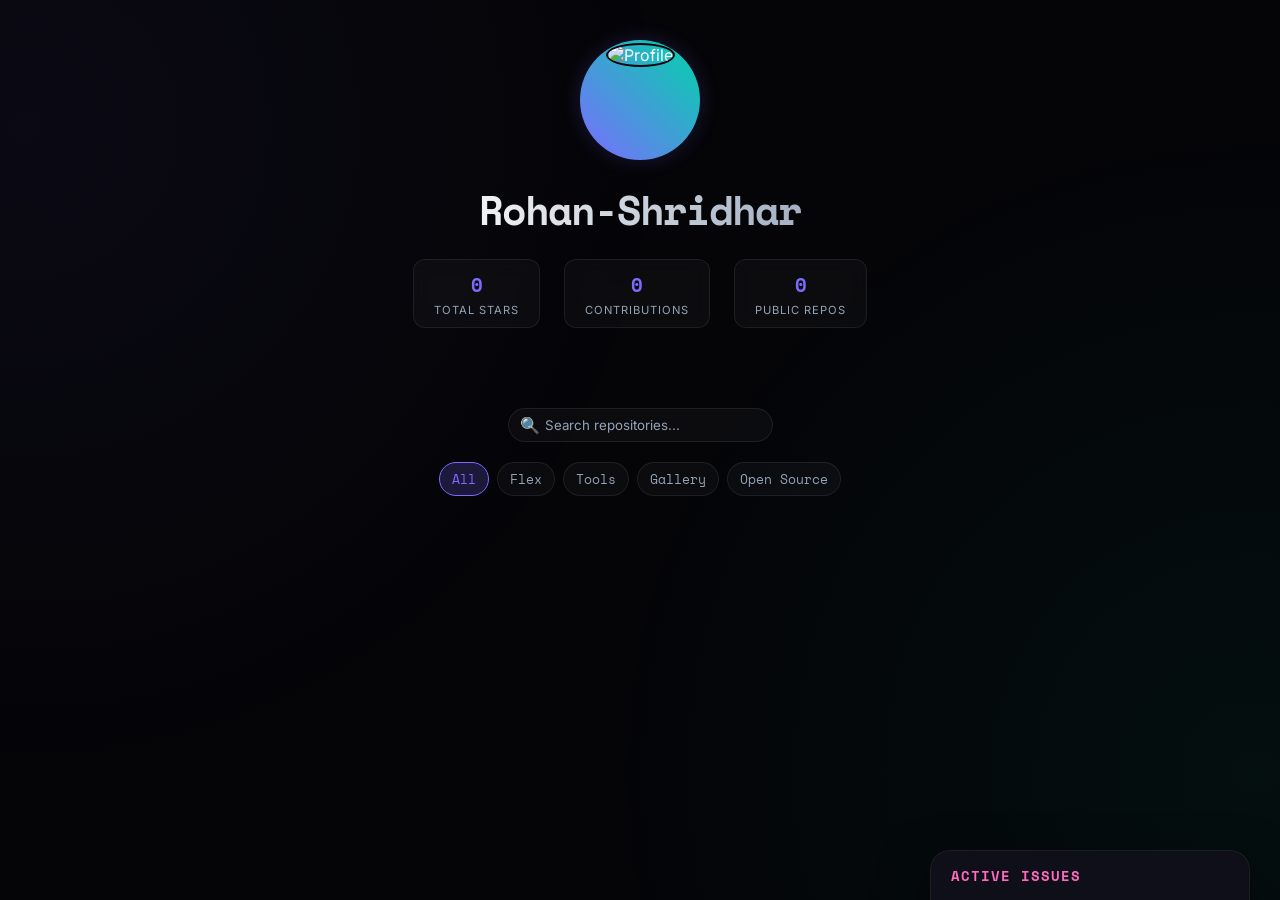
==== index.html @ 09379343 "add sponsorbase into open source repos" ====
<!doctype html>
<html lang="en">
  <head>
    <meta charset="UTF-8" />
    <meta name="viewport" content="width=device-width, initial-scale=1.0" />
    <title>My Repos Gallery</title>
    <link
      href="https://fonts.googleapis.com/css2?family=Space+Mono:wght@400;700&family=Inter:wght@300;400;500;600;700&display=swap"
      rel="stylesheet"
    />
    <style>
            :root {
              --bg: #050508;
              --surface: #0a0a14;
              --card: rgba(255, 255, 255, 0.03);
              --card-hover: rgba(255, 255, 255, 0.06);
              --border: rgba(255, 255, 255, 0.08);
              --border-active: rgba(124, 107, 255, 0.3);
              --text-primary: #ffffff;
              --text-secondary: #94a3b8;
              --accent: #7c6bff;
              --accent-glow: rgba(124, 107, 255, 0.2);
              --teal: #00d4aa;
              --pink: #ff6bbf;
              --font-main: "Inter", sans-serif;
              --font-mono: "Space Mono", monospace;
              --glass: blur(10px);
            }

            * {
              box-sizing: border-box;
              margin: 0;
              padding: 0;
            }

            body {
              font-family: var(--font-main);
              background: var(--bg);
              color: var(--text-primary);
              min-height: 100vh;
              overflow-x: hidden;
              display: flex;
              flex-direction: column;
              align-items: center;
              padding-bottom: 50px;
              scroll-behavior: smooth;
            }

            /* Abstract dynamic background */
            body::before {
              content: "";
              position: fixed;
              top: -10%;
              left: -10%;
              width: 120%;
              height: 120%;
              background:
                radial-gradient(
                  circle at 10% 20%,
                  rgba(124, 107, 255, 0.05) 0%,
                  transparent 40%
                ),
                radial-gradient(
                  circle at 90% 80%,
                  rgba(0, 212, 170, 0.05) 0%,
                  transparent 40%
                );
              z-index: -1;
            }

            header {
              width: 100%;
              max-width: 900px;
              padding: 40px 20px;
              text-align: center;
              animation: fadeInDown 0.8s ease-out;
            }

            @keyframes fadeInDown {
              from {
                opacity: 0;
                transform: translateY(-20px);
              }
              to {
                opacity: 1;
                transform: translateY(0);
              }
            }

            .profile-container {
              display: flex;
              flex-direction: column;
              align-items: center;
              gap: 20px;
              margin-bottom: 40px;
            }

            .avatar-glow {
              position: relative;
              width: 120px;
              height: 120px;
              border-radius: 50%;
              background: linear-gradient(45deg, var(--accent), var(--teal));
              padding: 3px;
              box-shadow: 0 0 20px var(--accent-glow);
            }

            .avatar {
              width: 100%;
              height: 100%;
              border-radius: 50%;
              object-fit: cover;
              border: 2px solid var(--bg);
            }

            .profile-info h1 {
              font-family: var(--font-mono);
              font-size: 2.5rem;
              font-weight: 700;
              margin-bottom: 10px;
              letter-spacing: -1px;
              background: linear-gradient(to right, #fff, var(--text-secondary));
              -webkit-background-clip: text;
              -webkit-text-fill-color: transparent;
            }

            .stats-bar {
              display: flex;
              gap: 24px;
              justify-content: center;
              margin-top: 20px;
              flex-wrap: wrap;
            }

            .stat-item {
              display: flex;
              flex-direction: column;
              align-items: center;
              padding: 10px 20px;
              background: var(--card);
              border: 1px solid var(--border);
              border-radius: 12px;
              min-width: 120px;
              backdrop-filter: var(--glass);
            }

            .stat-value {
              font-family: var(--font-mono);
              font-size: 1.2rem;
              font-weight: 700;
              color: var(--accent);
            }

            .stat-label {
              font-size: 0.7rem;
              text-transform: uppercase;
              letter-spacing: 1px;
              color: var(--text-secondary);
              margin-top: 4px;
            }

            .gallery-title {
              font-family: var(--font-mono);
              font-size: 1rem;
              color: var(--text-secondary);
              text-transform: uppercase;
              letter-spacing: 4px;
              margin: 40px 0 20px;
              position: relative;
            }

            .gallery-title::after {
              content: "";
              display: block;
              width: 40px;
              height: 2px;
              background: var(--accent);
              margin: 8px auto;
            }

            /* Search Bar */
            .search-container {
              position: relative;
              max-width: 500px;
              margin: 0 auto 20px auto;
            }
            .search-container input {
              width: 100%;
              padding: 8px 12px 8px 36px;
              background: var(--card);
              border: 1px solid var(--border);
              border-radius: 999px;
              font-family: var(--font-main);
              color: var(--text-primary);
              outline: none;
              box-sizing: border-box;
            }
            .search-container input::placeholder {
              color: var(--text-secondary);
            }
            .search-container::before {
              content: "🔍";
              position: absolute;
              left: 12px;
              top: 50%;
              transform: translateY(-50%);
              font-size: 1rem;
              color: var(--text-secondary);
            }

            /* Filter Tabs */
            .filter-tabs {
              display: flex;
              gap: 8px;
              justify-content: center;
              margin-bottom: 20px;
            }
            .filter-tab {
              padding: 6px 12px;
              background: var(--card);
              border: 1px solid var(--border);
              border-radius: 999px;
              font-family: var(--font-mono);
              color: var(--text-secondary);
              cursor: pointer;
              transition: all 0.3s ease;
            }
            .filter-tab:hover {
              background: var(--card-hover);
              border-color: var(--border-active);
              color: var(--accent);
            }
            .filter-tab.active {
              background: var(--accent-glow);
              border-color: var(--accent);
              color: var(--accent);
            }

            /* Grid */
            .grid {
              display: grid;
              grid-template-columns: repeat(auto-fill, minmax(320px, 1fr));
              gap: 20px;
              width: 100%;
              max-width: 1100px;
              padding: 20px;
            }

            .repo-card {
              background: var(--card);
              border: 1px solid var(--border);
              border-radius: 16px;
              padding: 24px;
              text-decoration: none;
              color: inherit;
              display: flex;
              flex-direction: column;
              gap: 16px;
              transition: all 0.3s cubic-bezier(0.4, 0, 0.2, 1);
              backdrop-filter: var(--glass);
              position: relative;
              overflow: hidden;
              opacity: 0;
              transform: translateY(20px);
            }

            .repo-card.loaded {
              opacity: 1;
              transform: translateY(0);
            }

            .repo-card:hover {
              background: var(--card-hover);
              border-color: var(--border-active);
              transform: translateY(-5px);
              box-shadow: 0 10px 30px rgba(0, 0, 0, 0.4);
            }

            .repo-card::before {
              content: "";
              position: absolute;
              top: 0;
              left: 0;
              width: 100%;
              height: 100%;
              background: linear-gradient(135deg, var(--accent-glow), transparent);
              opacity: 0;
              transition: opacity 0.3s;
            }

            .repo-card:hover::before {
              opacity: 1;
            }

            .card-header {
              display: flex;
              justify-content: space-between;
              align-items: flex-start;
              z-index: 1;
            }

            .repo-name {
              font-family: var(--font-mono);
              font-size: 1.1rem;
              color: var(--accent);
              font-weight: 700;
            }

            .star-count {
              display: flex;
              align-items: center;
              gap: 6px;
              font-family: var(--font-mono);
              font-size: 0.85rem;
              color: var(--text-secondary);
            }

            .fork-count {
              display: flex;
              align-items: center;
              gap: 6px;
              font-family: var(--font-mono);
              font-size: 0.85rem;
              color: var(--text-secondary);
            }

            .repo-desc {
              font-size: 0.9rem;
              line-height: 1.6;
              color: var(--text-secondary);
              flex-grow: 1;
              z-index: 1;
              display: -webkit-box;
              -webkit-line-clamp: 3;
              -webkit-box-orient: vertical;
              overflow: hidden;
            }

            .topics {
              display: flex;
              flex-wrap: wrap;
              gap: 8px;
              z-index: 1;
            }

            .topic {
        padding: 4px 10px;
        background: rgba(0, 212, 170, 0.05);
        border: 1px solid rgba(0, 212, 170, 0.1);
        border-radius: 6px;
        font-size: 0.75rem;
        color: var(--teal);
        font-family: var(--font-mono);
      }

      /* Category badge – same layout as topics */
      .category-badge {
        padding: 4px 10px;
        border: 1px solid;
        border-radius: 6px;
        font-size: 0.75rem;
        color: var(--text-primary);
        font-family: var(--font-mono);
        margin-left: 8px;
      }
              padding: 4px 10px;
              background: rgba(0, 212, 170, 0.05);
              border: 1px solid rgba(0, 212, 170, 0.1);
              border-radius: 6px;
              font-size: 0.75rem;
              color: var(--teal);
              font-family: var(--font-mono);
            }

            .card-footer {
              display: flex;
              justify-content: space-between;
              align-items: center;
              margin-top: 10px;
              padding-top: 15px;
              border-top: 1px solid var(--border);
              z-index: 1;
            }

            .language {
              display: flex;
              align-items: center;
              gap: 8px;
              font-size: 0.8rem;
              color: var(--text-secondary);
            }

            .lang-dot {
              width: 10px;
              height: 10px;
              border-radius: 50%;
            }

            /* Issues Window */
            .issues-corner {
              position: fixed;
              bottom: 0;
              right: 30px;
              width: 320px;
              background: var(--surface);
              border: 1px solid var(--border);
              border-radius: 20px 20px 0 0;
              box-shadow: 0 20px 50px rgba(0, 0, 0, 0.5);
              z-index: 100;
              overflow: hidden;
              display: flex;
              flex-direction: column;
              backdrop-filter: var(--glass);
              transform: translateY(calc(100% - 50px)); /* Only header visible */
              transition: transform 0.5s cubic-bezier(0.34, 1.56, 0.64, 1);
              cursor: pointer;
            }

            .issues-corner.expanded {
              transform: translateY(0);
            }

            .issues-header {
              padding: 15px 20px;
              background: rgba(255, 255, 255, 0.02);
              border-bottom: 1px solid var(--border);
              display: flex;
              justify-content: space-between;
              align-items: center;
              height: 50px;
            }

            /* Blinking animation for the title bar when collapsed */
            .issues-corner:not(.expanded) .issues-header {
              animation: blink-glow 2s infinite;
            }

            @keyframes blink-glow {
              0%,
              100% {
                background: rgba(255, 255, 255, 0.02);
                box-shadow: inset 0 0 0px transparent;
              }
              50% {
                background: rgba(255, 107, 191, 0.1);
                box-shadow: inset 0 0 15px rgba(255, 107, 191, 0.2);
              }
            }

            .issues-header h3 {
              font-family: var(--font-mono);
              font-size: 0.9rem;
              text-transform: uppercase;
              letter-spacing: 1px;
              color: var(--pink);
            }

            .issue-list {
              max-height: 250px;
              overflow-y: auto;
              padding: 10px 0;
            }

            .issue-item {
              padding: 12px 20px;
              border-bottom: 1px solid rgba(255, 255, 255, 0.03);
              display: block;
              text-decoration: none;
              transition: background 0.2s;
            }

            .issue-item:hover {
              background: rgba(255, 255, 255, 0.03);
            }

            .issue-item:last-child {
              border-bottom: none;
            }

            .issue-title {
              font-size: 0.85rem;
              color: var(--text-primary);
              margin-bottom: 4px;
              white-space: nowrap;
              overflow: hidden;
              text-overflow: ellipsis;
            }

            .issue-meta {
              font-size: 0.7rem;
              color: var(--text-secondary);
              font-family: var(--font-mono);
            }

            .explore-btn {
              padding: 12px;
              text-align: center;
              background: var(--accent);
              color: white;
              text-decoration: none;
              font-size: 0.8rem;
              font-weight: 600;
              text-transform: uppercase;
              letter-spacing: 1px;
              transition: background 0.3s;
            }

            .explore-btn:hover {
              background: #9082ff;
            }

            /* Loading Spinner */
            #loader {
              position: fixed;
              top: 0;
              left: 0;
              width: 100%;
              height: 100%;
              background: var(--bg);
              display: flex;
              justify-content: center;
              align-items: center;
              z-index: 1000;
              transition: opacity 0.5s;
            }

            .spinner {
              width: 40px;
              height: 40px;
              border: 3px solid var(--accent-glow);
              border-top-color: var(--accent);
              border-radius: 50%;
              animation: spin 1s linear infinite;
            }

            @keyframes spin {
              to {
                transform: rotate(360deg);
              }
            }

            @media (max-width: 600px) {
              header h1 {
                font-size: 1.8rem;
              }
              .grid {
                grid-template-columns: 1fr;
              }
              .issues-corner {
                width: calc(100% - 40px);
                right: 20px;
                left: 20px;
                bottom: 20px;
              }
            }
    </style>
  </head>
  <body>
    <div id="loader">
      <div class="spinner"></div>
    </div>

    <header>
      <div class="profile-container">
        <div class="avatar-glow">
          <img id="user-avatar" src="" alt="Profile" class="avatar" />
        </div>
        <div class="profile-info">
          <h1 id="user-name">Loading...</h1>
          <p
            id="user-bio"
            style="color: var(--text-secondary); font-size: 0.95rem"
          ></p>
          <div class="stats-bar">
            <div class="stat-item">
              <span id="stat-stars" class="stat-value">0</span>
              <span class="stat-label">Total Stars</span>
            </div>
            <div class="stat-item">
              <span id="stat-contributions" class="stat-value">0</span>
              <span class="stat-label">Contributions</span>
            </div>
            <div class="stat-item">
              <span id="stat-repos" class="stat-value">0</span>
              <span class="stat-label">Public Repos</span>
            </div>
          </div>
        </div>
      </div>
    </header>

    <div class="search-container">
      <input
        type="text"
        id="search-input"
        placeholder="Search repositories..."
      />
    </div>
    <div class="filter-tabs">
      <button class="filter-tab active" data-category="All">All</button>
      <button class="filter-tab" data-category="Flex">Flex</button>
      <button class="filter-tab" data-category="Tools">Tools</button>
      <button class="filter-tab" data-category="Gallery">Gallery</button>
      <button class="filter-tab" data-category="Open Source">
        Open Source
      </button>
    </div>

    <main class="grid" id="repo-grid">
      <!-- Repos will be injected here -->
    </main>
    <div
      id="no-results"
      class="no-results"
      style="
        display: none;
        grid-column: 1/-1;
        text-align: center;
        color: var(--text-secondary);
        padding: 20px;
      "
    >
      No repositories match your search.
    </div>

    <div class="issues-corner" id="issues-panel">
      <div class="issues-header">
        <h3>Active Issues</h3>
        <span
          id="issue-count"
          style="
            font-family: var(--font-mono);
            font-size: 0.7rem;
            color: var(--text-secondary);
          "
        ></span>
      </div>
      <div class="issue-list" id="issue-container">
        <!-- Issues will be injected here -->
      </div>
      <a id="explore-github" href="#" target="_blank" class="explore-btn"
        >Explore More ↗</a
      >
    </div>

    <script>
      // CONFIGURATION: Add your repo names here
      const GITHUB_USERNAME = "Rohan-Shridhar";

      // Repository categories mapping
      const CATEGORIES = {
        Flex: ["portfolio", "gridcraft", "javascript"],
        Gallery: [
          "rohan-shridhar",
          "page-construction",
          "java-practice-lab",
          "NotJS",
          "HTML",
          "earth",
          "Progress-tracker",
          "to-do-list",
          "Prisoners-Delima",
          "First-repo",
          "digital-clock",
        ],
        Tools: [
          "envguard",
          "ciphex",
          "Attendance-Tracker-App",
          "Attendance-Tracker",
        ],
        "Open Source": ["qr-code-snipper", "BallotIQ", "ytm-miniplayer", "sponsorbase"],
      };

      async function init() {
        try {
          // Set avatar immediately using direct link (no API needed)
          document.getElementById("user-avatar").src =
            `https://github.com/${GITHUB_USERNAME}.png`;

          // Parallel fetch of basic profile and contribution data
          const [profileRes, contribRes] = await Promise.allSettled([
            fetch(`https://api.github.com/users/${GITHUB_USERNAME}`),
            fetch(
              `https://github-contributions-api.jogruber.de/v4/${GITHUB_USERNAME}?last=1`,
            ),
          ]);

          // Handle Profile
          if (profileRes.status === "fulfilled" && profileRes.value.ok) {
            const profile = await profileRes.value.json();
            updateProfile(profile);
          } else {
            console.error("Profile fetch failed (likely rate limited)");
            document.getElementById("user-name").innerText = GITHUB_USERNAME;
          }

          // Handle Contributions
          if (contribRes.status === "fulfilled" && contribRes.value.ok) {
            try {
              const data = await contribRes.value.json();
              const total = Object.values(data.total).reduce(
                (a, b) => a + b,
                0,
              );
              document.getElementById("stat-contributions").innerText =
                total.toLocaleString();
            } catch (e) {
              console.error("Could not parse contributions", e);
            }
          }

          // Optimization: Fetch all repos once to get BOTH the gallery data and the star count
          // This saves N individual repo calls!
          const allReposRes = await fetch(
            `https://api.github.com/users/${GITHUB_USERNAME}/repos?per_page=100&sort=updated`,
          );
          if (allReposRes.ok) {
            const allRepos = await allReposRes.json();
            if (Array.isArray(allRepos)) {
              renderReposOptimized(allRepos);
            }
          } else if (allReposRes.status === 403) {
            throw new Error("Rate limit exceeded");
          }

          // Fetch issues
          await renderIssues();
        } catch (error) {
          console.error("Init missed:", error);
          if (error.message.includes("Rate limit")) {
            const grid = document.getElementById("repo-grid");
            grid.innerHTML = `<div style="grid-column: 1/-1; padding: 40px; text-align: center; color: var(--text-secondary);">
                        <p>GitHub API Rate Limit Reached 🚦</p>
                        <p style="font-size: 0.8rem; margin-top: 10px;">The gallery will return automatically once the limit resets (usually within an hour).</p>
                    </div>`;
          }
        } finally {
          // Ensure loader always hides
          document.getElementById("loader").style.opacity = "0";
          setTimeout(() => {
            document.getElementById("loader").style.display = "none";
          }, 500);
        }
      }

      function updateProfile(data) {
        document.getElementById("user-name").innerText =
          data.name || data.login;
        document.getElementById("user-bio").innerText =
          data.bio || `Passionate developer building things with code.`;
        document.getElementById("stat-repos").innerText =
          data.public_repos || 0;
        document.getElementById("explore-github").href =
          `https://github.com/search?q=owner%3A${GITHUB_USERNAME}+++&type=issues&state=open`;
      }

      // Helper: return category for a given repository name
      function getCategoryForRepo(repoName) {
        for (const [category, names] of Object.entries(CATEGORIES)) {
          if (
            names.map((n) => n.toLowerCase()).includes(repoName.toLowerCase())
          ) {
            return category;
          }
        }
        return "Uncategorized";
      }

      // Helper: map category to badge color variable
      function getCategoryColor(category) {
        switch (category) {
          case "Flex":
            return "var(--accent)";
          case "Tools":
            return "var(--teal)";
          case "Open Source":
            return "var(--pink)";
          case "Gallery":
          case "Uncategorized":
          default:
            return "var(--text-secondary)";
        }
      }

      function renderReposOptimized(allRepos) {
        const grid = document.getElementById("repo-grid");

        // Calculate total stars from all repos
        const totalStars = allRepos.reduce(
          (acc, repo) => acc + (repo.stargazers_count || 0),
          0,
        );
        document.getElementById("stat-stars").innerText = totalStars;

        if (!Array.isArray(allRepos) || allRepos.length === 0) {
          grid.innerHTML = `<div style="grid-column: 1/-1; padding: 40px; text-align: center; color: var(--text-secondary);">No repositories available to display.</div>`;
          return;
        }

        allRepos.forEach((repo, index) => {
          const category = getCategoryForRepo(repo.name);
          const badgeColor = getCategoryColor(category);
          const card = document.createElement("a");
          card.className = "repo-card";
          card.href = repo.html_url;
          card.target = "_blank";
          card.style.transitionDelay = `${index * 100}ms`;
          card.setAttribute("data-category", category);

          // Updated card HTML with fork count and timestamp
          const cardHTML = `
      <div class="card-header">
        <span class="repo-name">${repo.name}</span>
        <span class="category-badge" style="background:${badgeColor}; border-color:${badgeColor};">${category}</span>
        <div class="star-count">
          <svg width="14" height="14" viewBox="0 0 24 24" fill="currentColor"><path d="M12 .587l3.668 7.431 8.2 1.192-5.934 5.787 1.4 8.169-7.334-3.857-7.333 3.857 1.4-8.169-5.933-5.787 8.199-1.192z"/></svg>
          ${repo.stargazers_count}
        </div>
        <div class="fork-count">
          <svg width="14" height="14" viewBox="0 0 10 16" fill="currentColor"><path d="M8 1c-1.1 0-2 .9-2 2 0 .73.41 1.36 1 1.68V7L5 9.5V8h1V5c0-1.1-.9-2-2-2s-2 .9-2 2v3h1v4.5L5 14v-1c0-1.1.9-2 2-2s2 .9 2 2v1l2-1.5V8h1V4.68c.59-.32 1-.95 1-1.68 0-1.1-.9-2-2-2z"/></svg>
          ${repo.forks_count}
        </div>
      </div>
      <p class="repo-desc">${repo.description || "No description provided."}</p>
      <div class="topics">
        ${
          repo.topics
            ? repo.topics
                .slice(0, 3)
                .map((t) => `<span class="topic">${t}</span>`)
                .join("")
            : ""
        }
      </div>
      <div class="card-footer">
        <div class="language">
          <span class="lang-dot" style="background: ${getLangColor(repo.language)}"></span>
          ${repo.language || "Plain Text"}
        </div>
        <span class="last-updated">${timeAgo(repo.updated_at)}</span>
      </div>
    `;
          card.innerHTML = cardHTML;
          grid.appendChild(card);
          setTimeout(() => card.classList.add("loaded"), 50);
        });
        setupFilters();
      }

      function setupFilters() {
        const tabs = document.querySelectorAll(".filter-tab");
        const searchInput = document.getElementById("search-input");
        const noResultsDiv = document.getElementById("no-results");
        let activeCategory = "All";

        const applyFilters = () => {
          const query = searchInput.value.trim().toLowerCase();
          const cards = document.querySelectorAll(".repo-card");
          let anyVisible = false;
          cards.forEach((card) => {
            const matchesCategory =
              activeCategory === "All" ||
              card.dataset.category === activeCategory;
            const name =
              card.querySelector(".repo-name")?.textContent.toLowerCase() || "";
            const desc =
              card.querySelector(".repo-desc")?.textContent.toLowerCase() || "";
            const matchesSearch =
              !query || name.includes(query) || desc.includes(query);
            if (matchesCategory && matchesSearch) {
              card.style.display = "";
              requestAnimationFrame(() => card.classList.add("loaded"));
              anyVisible = true;
            } else {
              card.classList.remove("loaded");
              card.style.display = "none";
            }
          });
          noResultsDiv.style.display = anyVisible ? "none" : "block";
        };

        tabs.forEach((tab) => {
          tab.addEventListener("click", () => {
            document
              .querySelector(".filter-tab.active")
              ?.classList.remove("active");
            tab.classList.add("active");
            activeCategory = tab.dataset.category;
            applyFilters();
          });
        });

        searchInput.addEventListener("input", applyFilters);
        applyFilters();
      }

      async function renderIssues() {
        const container = document.getElementById("issue-container");
        try {
          const res = await fetch(
            `https://api.github.com/search/issues?q=user:${GITHUB_USERNAME}+is:open+is:issue`,
          );
          if (!res.ok) throw new Error("Issues fetch failed");

          const data = await res.json();
          document.getElementById("issue-count").innerText =
            `${data.total_count || 0} Open`;

          if (
            !data.items ||
            !Array.isArray(data.items) ||
            data.items.length === 0
          ) {
            container.innerHTML = `<div style="padding: 20px; font-size: 0.8rem; color: var(--text-secondary); text-align: center;">No active issues found. All systems go! 🚀</div>`;
            return;
          }

          data.items.slice(0, 5).forEach((issue) => {
            const item = document.createElement("a");
            item.className = "issue-item";
            item.href = issue.html_url;
            item.target = "_blank";

            const repoName = issue.repository_url.split("/").pop();

            item.innerHTML = `
                        <div class="issue-title">${issue.title}</div>
                        <div class="issue-meta">${repoName} #${issue.number}</div>
                    `;
            container.appendChild(item);
          });
        } catch (e) {
          console.error("Could not fetch issues", e);
          container.innerHTML = `<div style="padding: 20px; font-size: 0.8rem; color: var(--text-secondary); text-align: center;">Issues temporarily unavailable (Rate limited).</div>`;
        }
      }

      function getLangColor(lang) {
        const colors = {
          JavaScript: "#f1e05a",
          TypeScript: "#3178c6",
          HTML: "#e34c26",
          CSS: "#563d7c",
          Python: "#3572A5",
          Java: "#b07219",
          "C++": "#f34b7d",
          PHP: "#4F5D95",
          Go: "#00ADD8",
        };
        return colors[lang] || "#888";
      }

      // Helper: convert ISO date string to relative time like "today", "X days ago", "X months ago"
      function timeAgo(dateString) {
        const now = new Date();
        const then = new Date(dateString);
        const diffMs = now - then;
        const diffDays = Math.floor(diffMs / (1000 * 60 * 60 * 24));
        if (diffDays < 1) return "today";
        if (diffDays < 30) return `${diffDays} days ago`;
        const diffMonths = Math.floor(diffDays / 30);
        return `${diffMonths} months ago`;
      }

      // Toggle issues panel
      document.querySelector(".issues-header").addEventListener("click", () => {
        document.getElementById("issues-panel").classList.toggle("expanded");
      });

      init();
    </script>
  </body>
</html>
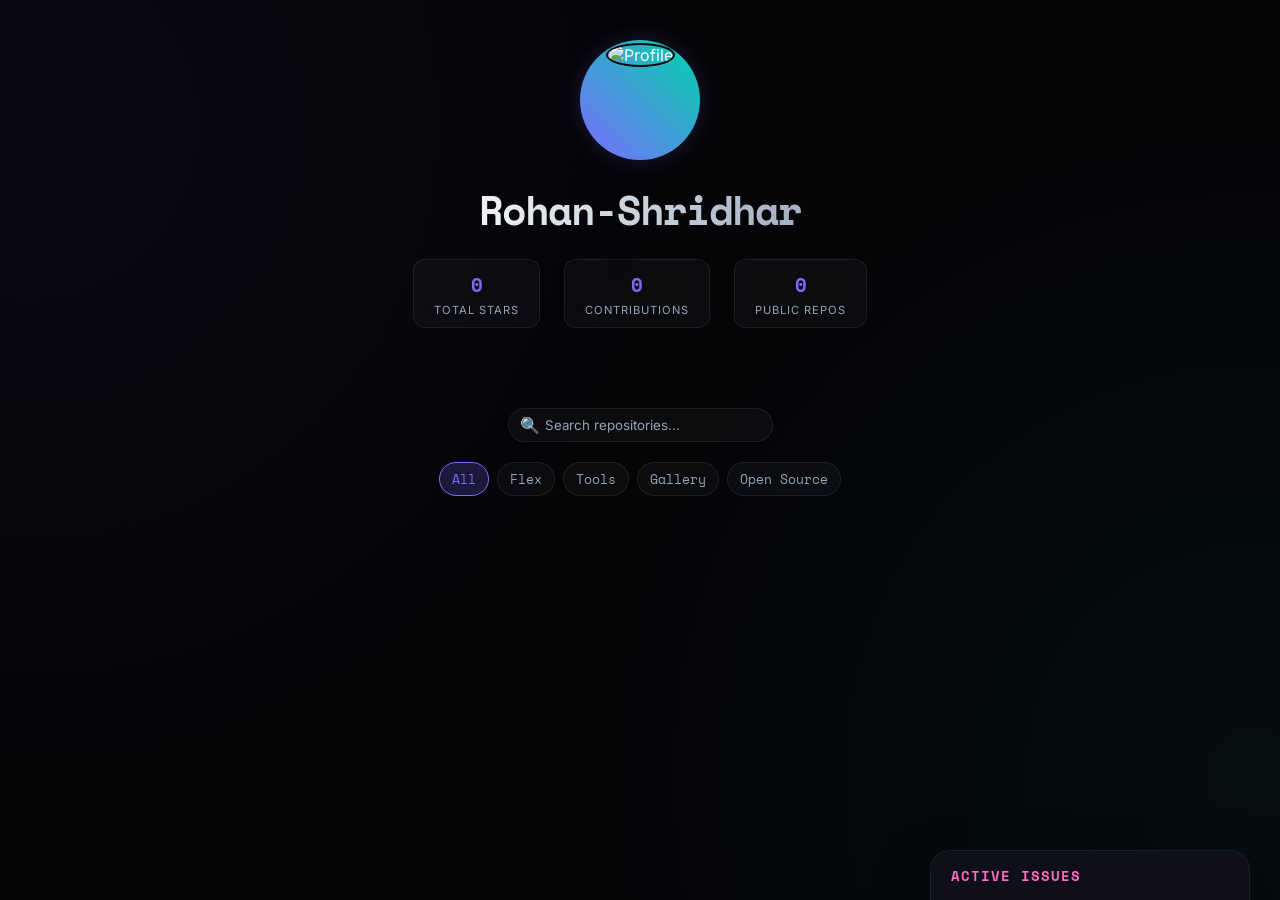
==== commit cfdfc83f: "add CareSync and Prism-Bits" ====
--- a/index.html
+++ b/index.html
@@ -669,7 +669,7 @@
           "Attendance-Tracker-App",
           "Attendance-Tracker",
         ],
-        "Open Source": ["qr-code-snipper", "BallotIQ", "ytm-miniplayer", "sponsorbase"],
+        "Open Source": ["qr-code-snipper", "BallotIQ", "ytm-miniplayer", "sponsorbase", "CareSync", "Prism-Bits"],
       };
 
       async function init() {
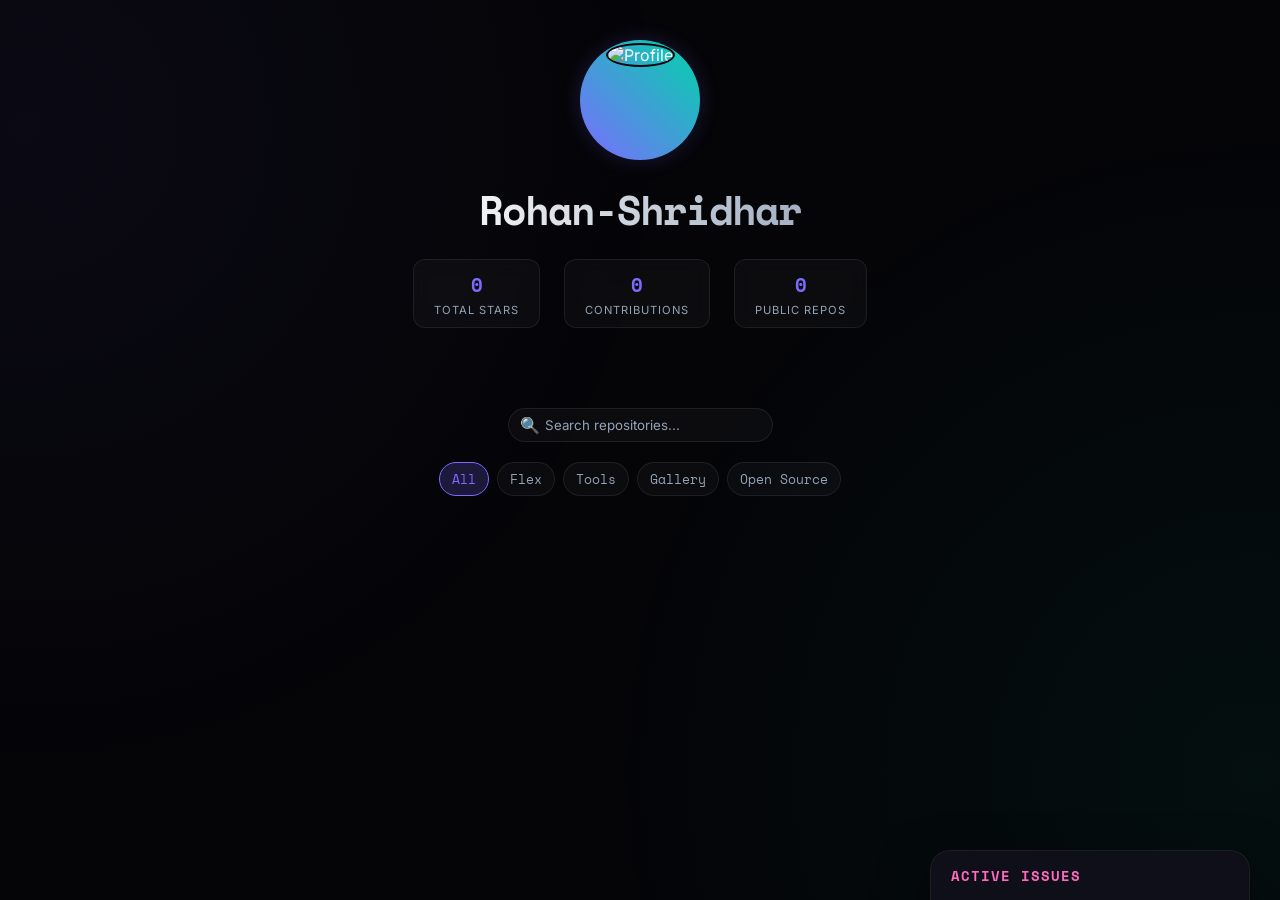
==== commit f934921b: "add: icon for starts and forks" ====
--- a/index.html
+++ b/index.html
@@ -8,6 +8,7 @@
       href="https://fonts.googleapis.com/css2?family=Space+Mono:wght@400;700&family=Inter:wght@300;400;500;600;700&display=swap"
       rel="stylesheet"
     />
+    <link rel="stylesheet" href="https://cdnjs.cloudflare.com/ajax/libs/font-awesome/6.5.0/css/all.min.css">
     <style>
             :root {
               --bg: #050508;
@@ -814,11 +815,11 @@
         <span class="repo-name">${repo.name}</span>
         <span class="category-badge" style="background:${badgeColor}; border-color:${badgeColor};">${category}</span>
         <div class="star-count">
-          <svg width="14" height="14" viewBox="0 0 24 24" fill="currentColor"><path d="M12 .587l3.668 7.431 8.2 1.192-5.934 5.787 1.4 8.169-7.334-3.857-7.333 3.857 1.4-8.169-5.933-5.787 8.199-1.192z"/></svg>
+          <i class="fa-solid fa-star"></i>
           ${repo.stargazers_count}
         </div>
         <div class="fork-count">
-          <svg width="14" height="14" viewBox="0 0 10 16" fill="currentColor"><path d="M8 1c-1.1 0-2 .9-2 2 0 .73.41 1.36 1 1.68V7L5 9.5V8h1V5c0-1.1-.9-2-2-2s-2 .9-2 2v3h1v4.5L5 14v-1c0-1.1.9-2 2-2s2 .9 2 2v1l2-1.5V8h1V4.68c.59-.32 1-.95 1-1.68 0-1.1-.9-2-2-2z"/></svg>
+          <i class="fa-solid fa-code-fork"></i>
           ${repo.forks_count}
         </div>
       </div>
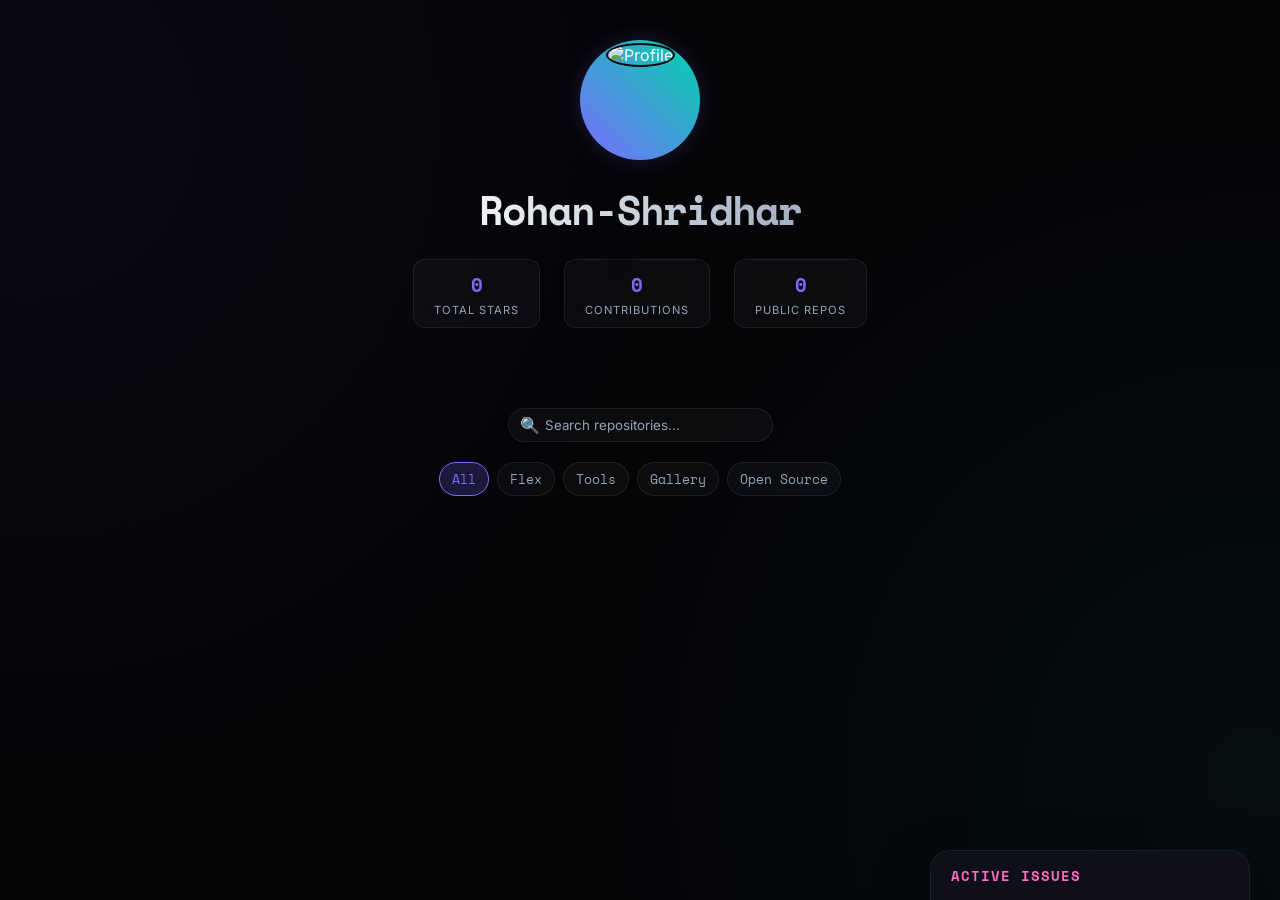
==== commit 77cc1e92: "Remove and add projects in CATEGORIES object" ====
--- a/index.html
+++ b/index.html
@@ -653,7 +653,6 @@
         Flex: ["portfolio", "gridcraft", "javascript"],
         Gallery: [
           "rohan-shridhar",
-          "page-construction",
           "java-practice-lab",
           "NotJS",
           "HTML",
@@ -667,10 +666,11 @@
         Tools: [
           "envguard",
           "ciphex",
+          "react-pages",
           "Attendance-Tracker-App",
           "Attendance-Tracker",
         ],
-        "Open Source": ["qr-code-snipper", "BallotIQ", "ytm-miniplayer", "sponsorbase", "CareSync", "Prism-Bits"],
+        "Open Source": ["qr-code-snipper", "BallotIQ", "ytm-miniplayer", "sponsorbase", "CareSync", "Prism-Bits", "Digital-Ally"],
       };
 
       async function init() {
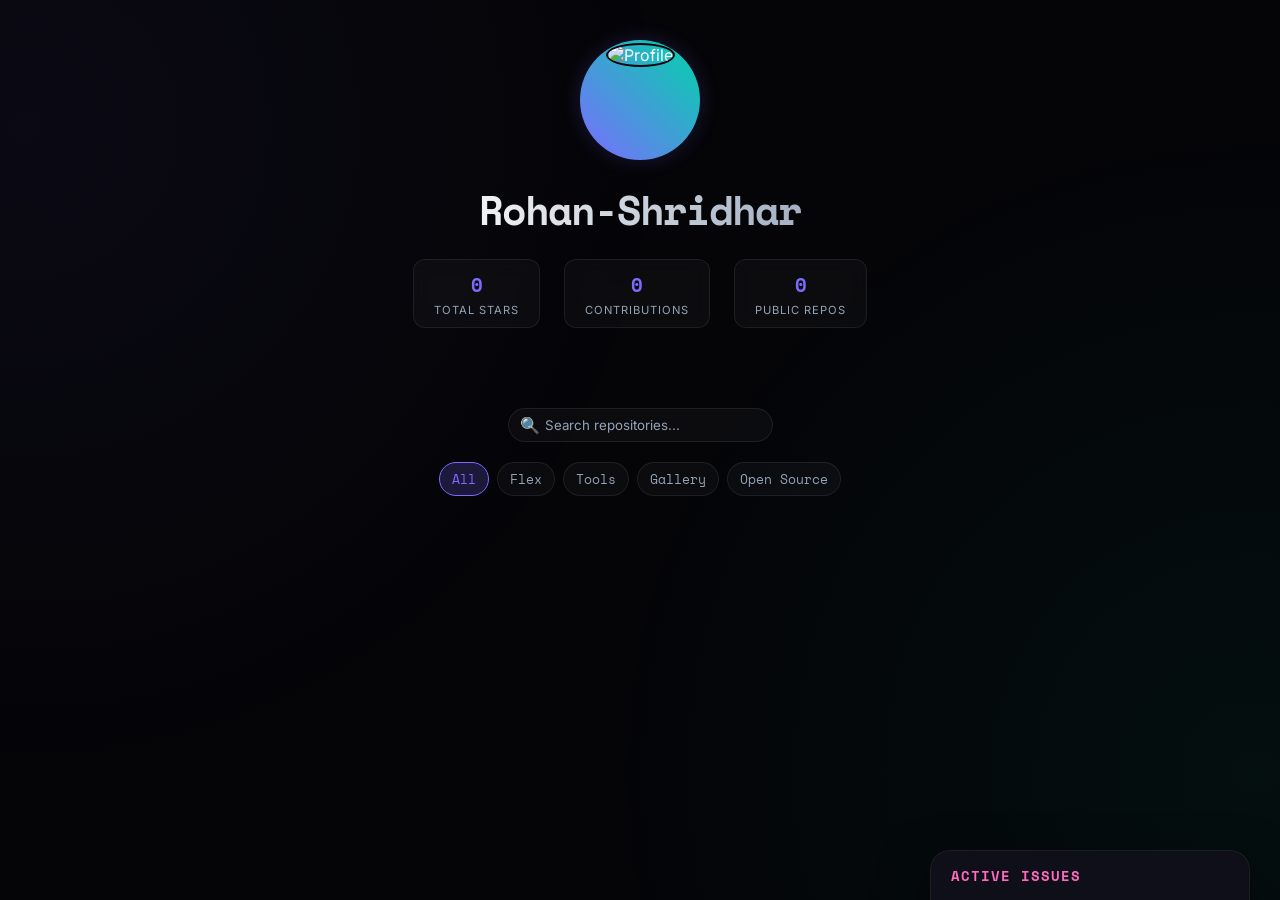
==== commit 6cfb79a9: "ADD: Open Source projects list" ====
--- a/index.html
+++ b/index.html
@@ -670,7 +670,21 @@
           "Attendance-Tracker-App",
           "Attendance-Tracker",
         ],
-        "Open Source": ["qr-code-snipper", "BallotIQ", "ytm-miniplayer", "sponsorbase", "CareSync", "Prism-Bits", "Digital-Ally"],
+        "Open Source": ["qr-code-snipper",
+                        "BallotIQ",
+                        "ytm-miniplayer",
+                        "sponsorbase",
+                        "CareSync",
+                        "Prism-Bits",
+                        "Digital-Ally",
+                        "AI_PR_REVIEWER",
+                        "LearnSphere_2",
+                        "Aarini",
+                        "ShowPR-Community",
+                        "havenly",
+                        "Kairo",
+                        "quizzard"
+                       ],
       };
 
       async function init() {
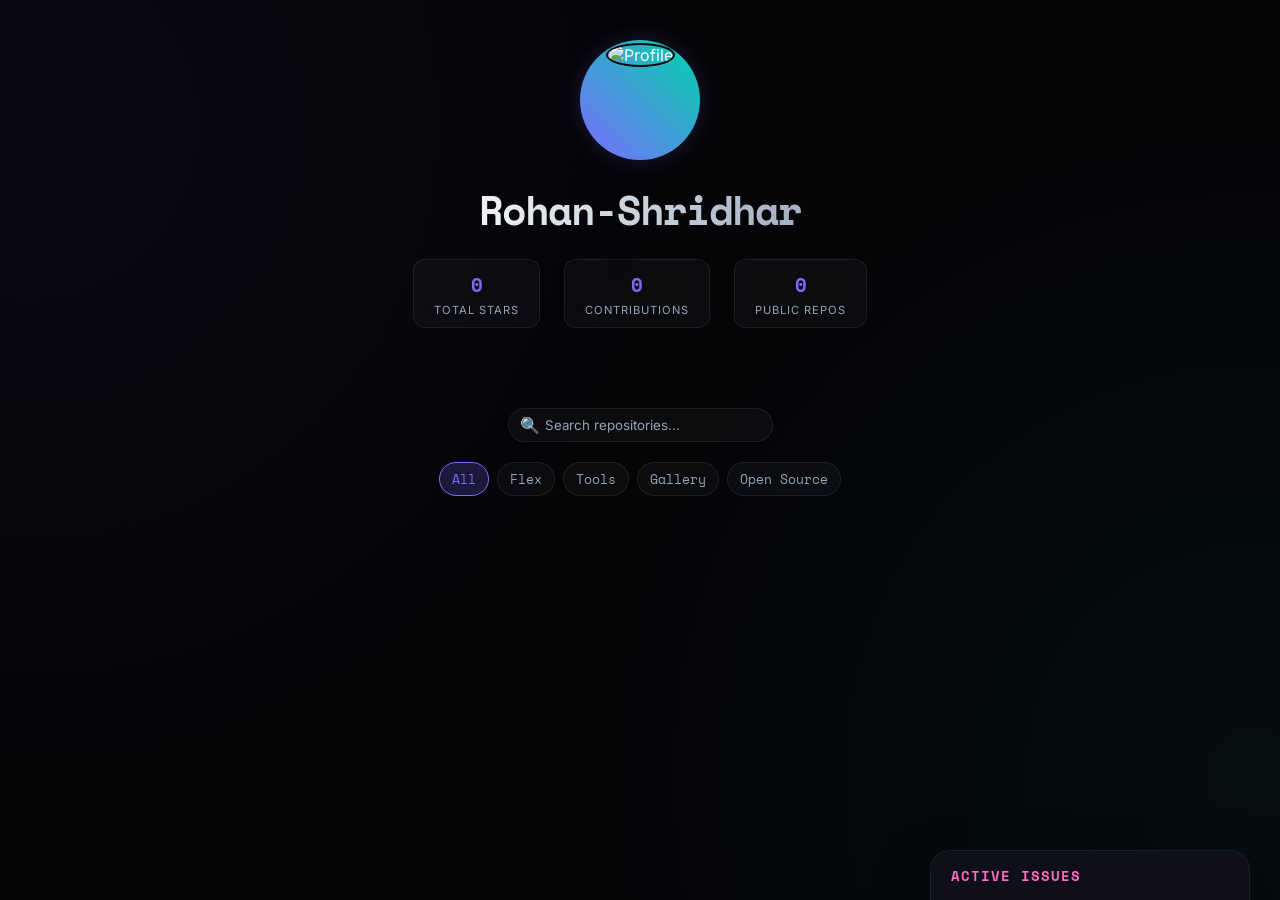
==== commit c45ba91b: "Update projects categories" ====
--- a/index.html
+++ b/index.html
@@ -667,6 +667,7 @@
           "envguard",
           "ciphex",
           "react-pages",
+"HopTab","Kravoxin",
           "Attendance-Tracker-App",
           "Attendance-Tracker",
         ],
@@ -683,7 +684,8 @@
                         "ShowPR-Community",
                         "havenly",
                         "Kairo",
-                        "quizzard"
+                        "quizzard",
+"devlink","A-Typeing-Practice-web","Github-User-Analyser","js.org","register","register-is-a-good.dev"
                        ],
       };
 
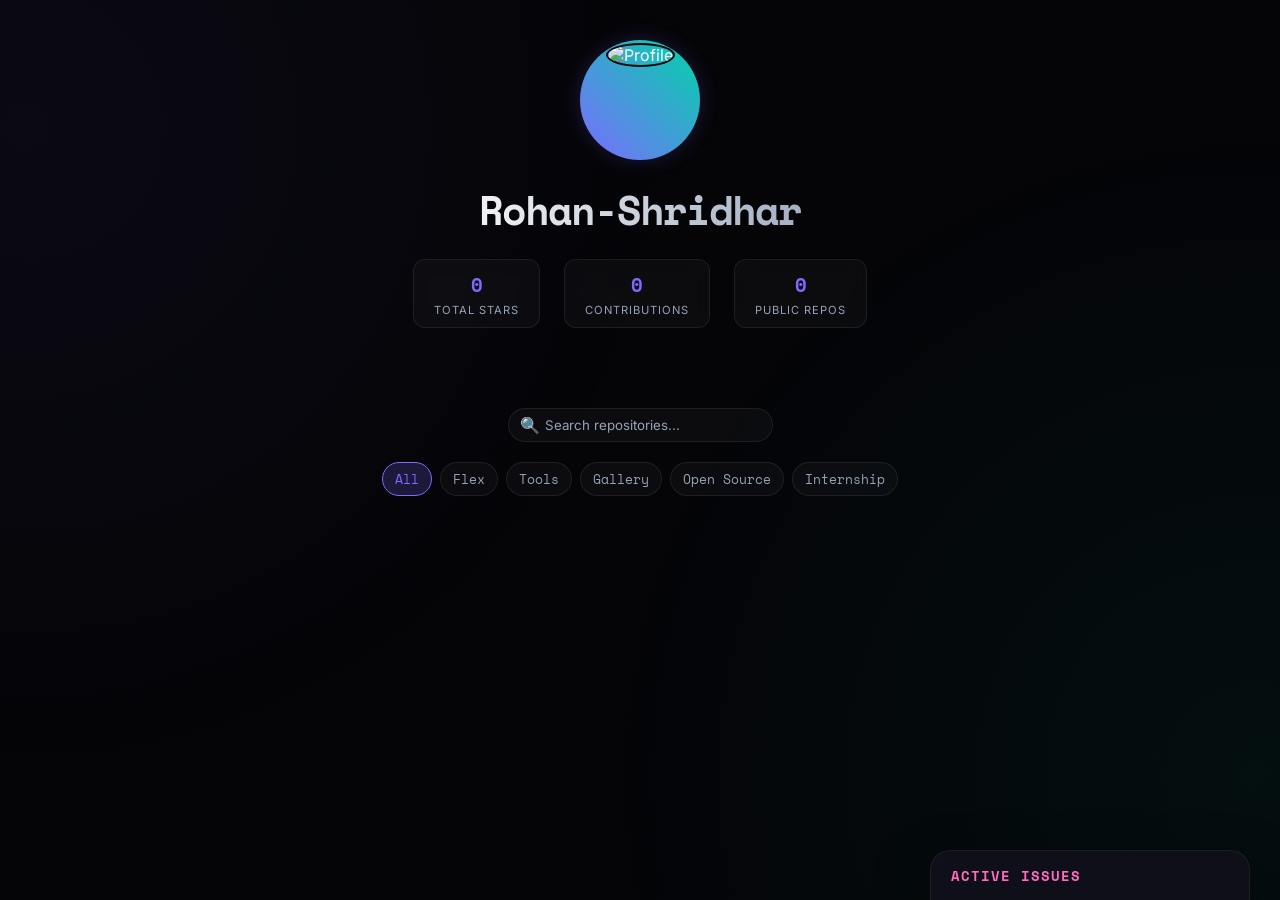
==== commit f6cf78dc: "Add internship category" ====
--- a/index.html
+++ b/index.html
@@ -604,6 +604,9 @@
       <button class="filter-tab" data-category="Gallery">Gallery</button>
       <button class="filter-tab" data-category="Open Source">
         Open Source
+      </button>
+<button class="filter-tab" data-category="Internship">
+        Internship
       </button>
     </div>
 
@@ -687,6 +690,7 @@
                         "quizzard",
 "devlink","A-Typeing-Practice-web","Github-User-Analyser","js.org","register","register-is-a-good.dev"
                        ],
+Internship: ["PRODIGY_WD_01","PRODIGY_WD_02","PRODIGY_WD_03","PRODIGY_WD_04","PRODIGY_WD_05"],
       };
 
       async function init() {
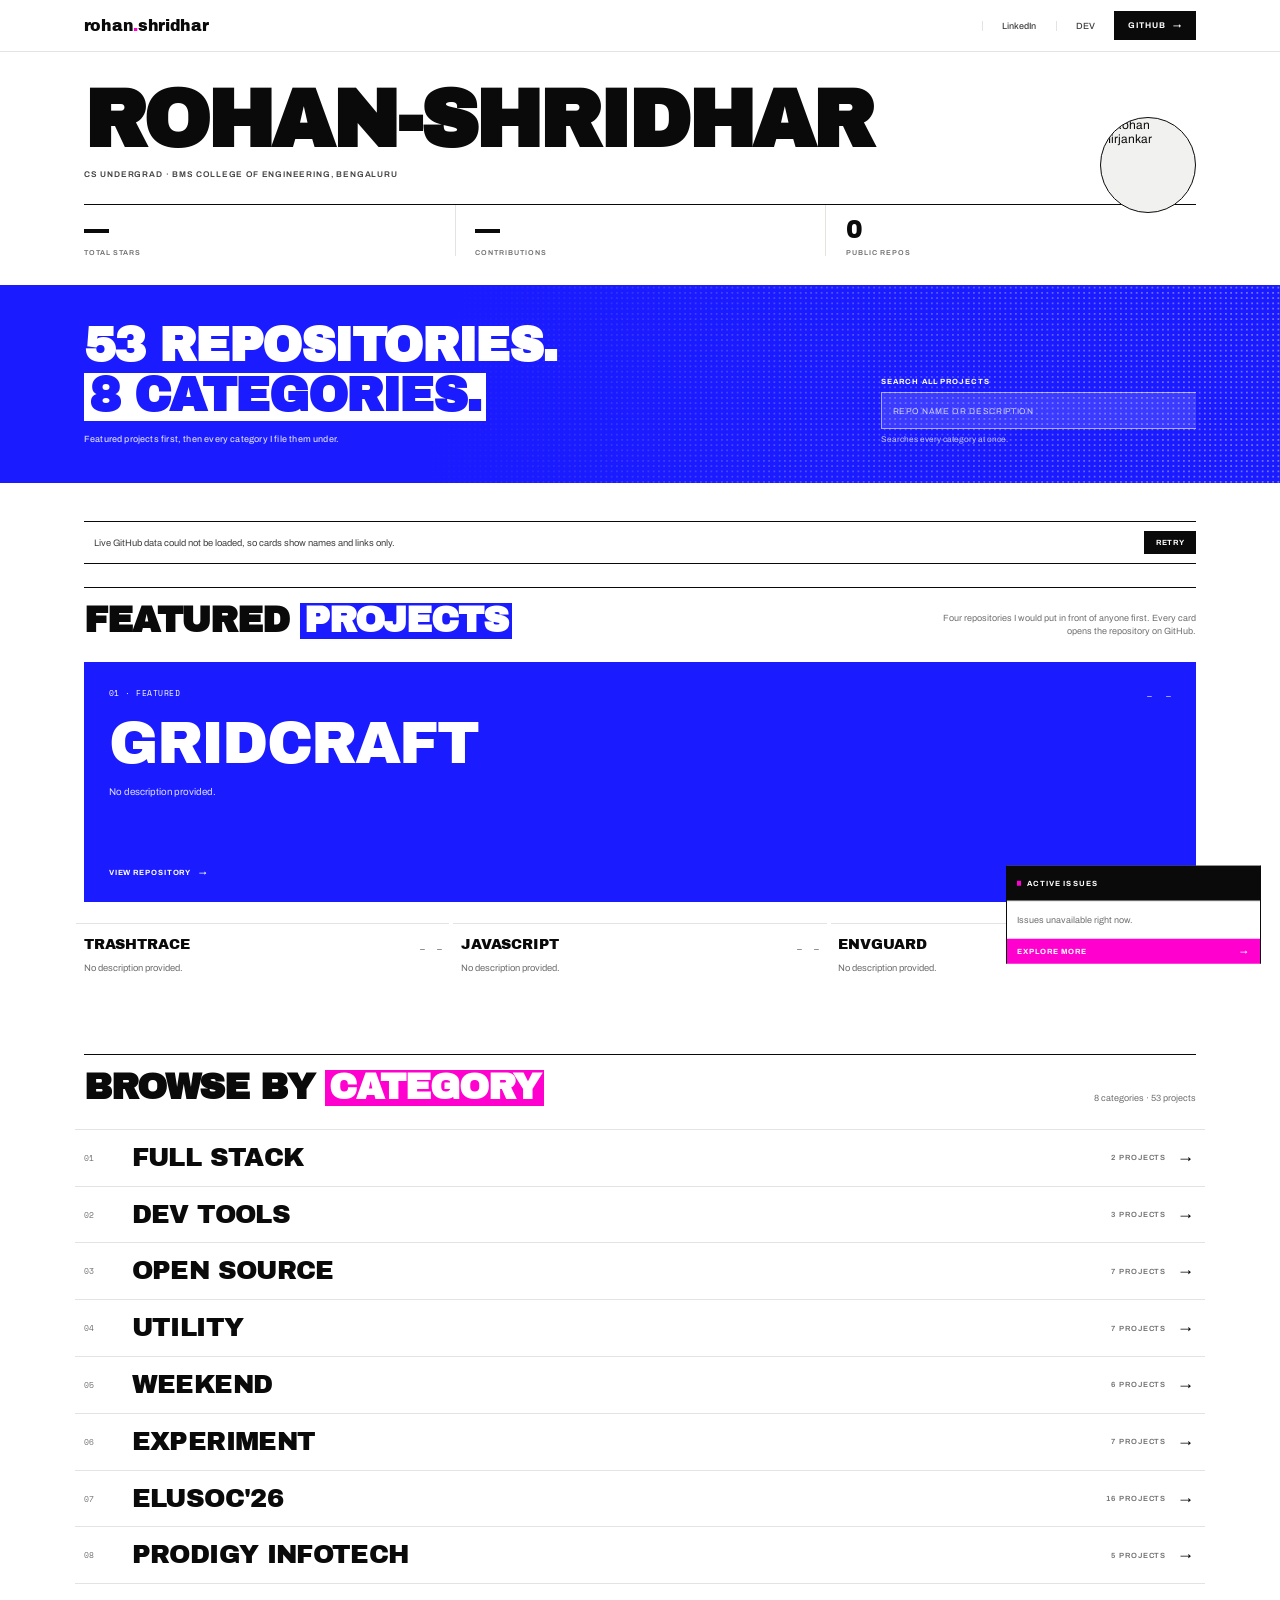
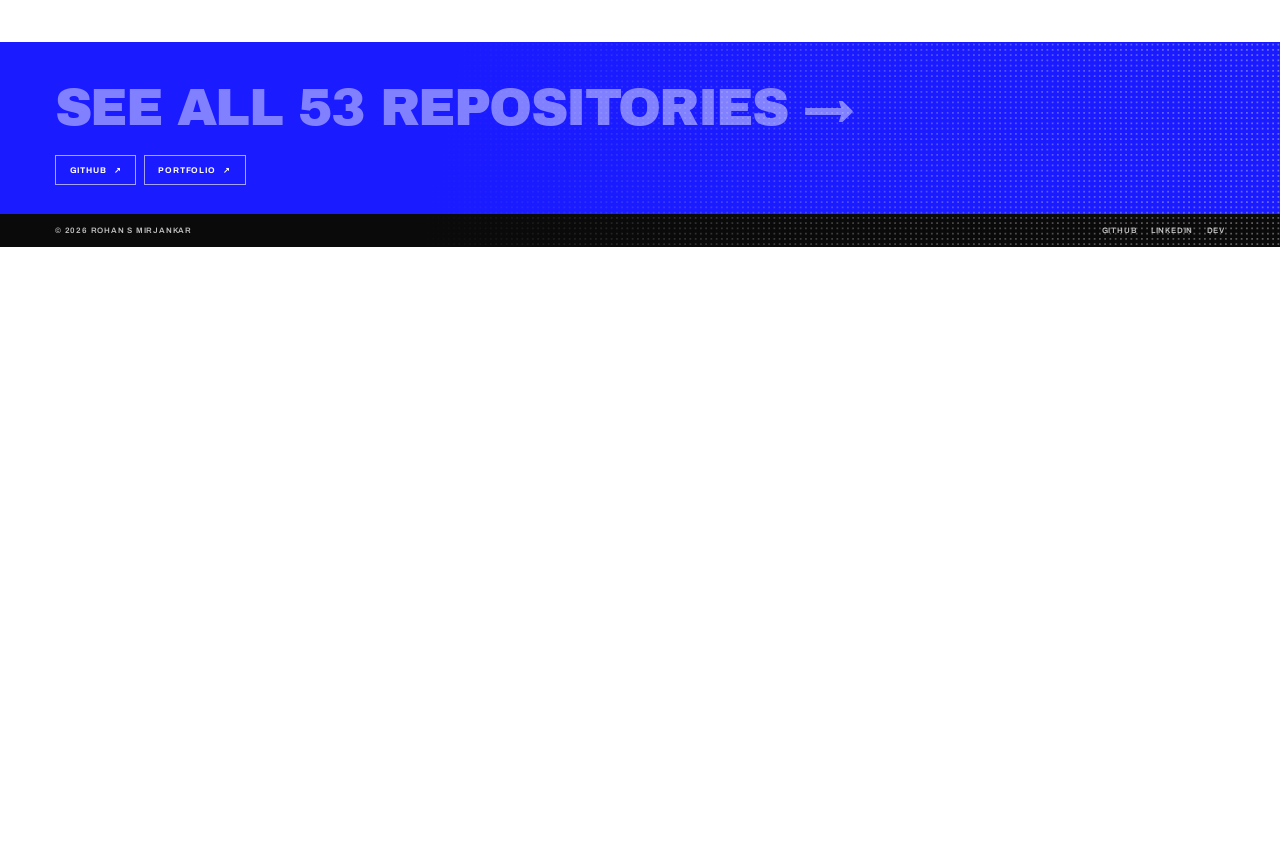
==== commit 1e124afb: "new classification of projects" ====
--- a/index.html
+++ b/index.html
@@ -3,991 +3,2705 @@
   <head>
     <meta charset="UTF-8" />
     <meta name="viewport" content="width=device-width, initial-scale=1.0" />
-    <title>My Repos Gallery</title>
+    <meta name="theme-color" content="#ffffff" />
+    <title>Rohan S Mirjankar · Project Gallery</title>
+    <meta
+      name="description"
+      content="Every project Rohan Mirjankar has built, shipped or contributed to on GitHub, in eight categories."
+    />
+    <link rel="preconnect" href="https://fonts.googleapis.com" />
+    <link rel="preconnect" href="https://fonts.gstatic.com" crossorigin />
     <link
-      href="https://fonts.googleapis.com/css2?family=Space+Mono:wght@400;700&family=Inter:wght@300;400;500;600;700&display=swap"
+      href="https://fonts.googleapis.com/css2?family=Archivo+Black&family=Archivo:wght@400;500;600;700&family=Space+Mono:wght@400;700&display=swap"
       rel="stylesheet"
     />
-    <link rel="stylesheet" href="https://cdnjs.cloudflare.com/ajax/libs/font-awesome/6.5.0/css/all.min.css">
+    <link
+      rel="stylesheet"
+      href="https://cdn.jsdelivr.net/npm/@fortawesome/fontawesome-free@7.3.1/css/all.min.css"
+    />
     <style>
-            :root {
-              --bg: #050508;
-              --surface: #0a0a14;
-              --card: rgba(255, 255, 255, 0.03);
-              --card-hover: rgba(255, 255, 255, 0.06);
-              --border: rgba(255, 255, 255, 0.08);
-              --border-active: rgba(124, 107, 255, 0.3);
-              --text-primary: #ffffff;
-              --text-secondary: #94a3b8;
-              --accent: #7c6bff;
-              --accent-glow: rgba(124, 107, 255, 0.2);
-              --teal: #00d4aa;
-              --pink: #ff6bbf;
-              --font-main: "Inter", sans-serif;
-              --font-mono: "Space Mono", monospace;
-              --glass: blur(10px);
-            }
-
-            * {
-              box-sizing: border-box;
-              margin: 0;
-              padding: 0;
-            }
-
-            body {
-              font-family: var(--font-main);
-              background: var(--bg);
-              color: var(--text-primary);
-              min-height: 100vh;
-              overflow-x: hidden;
-              display: flex;
-              flex-direction: column;
-              align-items: center;
-              padding-bottom: 50px;
-              scroll-behavior: smooth;
-            }
-
-            /* Abstract dynamic background */
-            body::before {
-              content: "";
-              position: fixed;
-              top: -10%;
-              left: -10%;
-              width: 120%;
-              height: 120%;
-              background:
-                radial-gradient(
-                  circle at 10% 20%,
-                  rgba(124, 107, 255, 0.05) 0%,
-                  transparent 40%
-                ),
-                radial-gradient(
-                  circle at 90% 80%,
-                  rgba(0, 212, 170, 0.05) 0%,
-                  transparent 40%
-                );
-              z-index: -1;
-            }
-
-            header {
-              width: 100%;
-              max-width: 900px;
-              padding: 40px 20px;
-              text-align: center;
-              animation: fadeInDown 0.8s ease-out;
-            }
-
-            @keyframes fadeInDown {
-              from {
-                opacity: 0;
-                transform: translateY(-20px);
-              }
-              to {
-                opacity: 1;
-                transform: translateY(0);
-              }
-            }
-
-            .profile-container {
-              display: flex;
-              flex-direction: column;
-              align-items: center;
-              gap: 20px;
-              margin-bottom: 40px;
-            }
-
-            .avatar-glow {
-              position: relative;
-              width: 120px;
-              height: 120px;
-              border-radius: 50%;
-              background: linear-gradient(45deg, var(--accent), var(--teal));
-              padding: 3px;
-              box-shadow: 0 0 20px var(--accent-glow);
-            }
-
-            .avatar {
-              width: 100%;
-              height: 100%;
-              border-radius: 50%;
-              object-fit: cover;
-              border: 2px solid var(--bg);
-            }
-
-            .profile-info h1 {
-              font-family: var(--font-mono);
-              font-size: 2.5rem;
-              font-weight: 700;
-              margin-bottom: 10px;
-              letter-spacing: -1px;
-              background: linear-gradient(to right, #fff, var(--text-secondary));
-              -webkit-background-clip: text;
-              -webkit-text-fill-color: transparent;
-            }
-
-            .stats-bar {
-              display: flex;
-              gap: 24px;
-              justify-content: center;
-              margin-top: 20px;
-              flex-wrap: wrap;
-            }
-
-            .stat-item {
-              display: flex;
-              flex-direction: column;
-              align-items: center;
-              padding: 10px 20px;
-              background: var(--card);
-              border: 1px solid var(--border);
-              border-radius: 12px;
-              min-width: 120px;
-              backdrop-filter: var(--glass);
-            }
-
-            .stat-value {
-              font-family: var(--font-mono);
-              font-size: 1.2rem;
-              font-weight: 700;
-              color: var(--accent);
-            }
-
-            .stat-label {
-              font-size: 0.7rem;
-              text-transform: uppercase;
-              letter-spacing: 1px;
-              color: var(--text-secondary);
-              margin-top: 4px;
-            }
-
-            .gallery-title {
-              font-family: var(--font-mono);
-              font-size: 1rem;
-              color: var(--text-secondary);
-              text-transform: uppercase;
-              letter-spacing: 4px;
-              margin: 40px 0 20px;
-              position: relative;
-            }
-
-            .gallery-title::after {
-              content: "";
-              display: block;
-              width: 40px;
-              height: 2px;
-              background: var(--accent);
-              margin: 8px auto;
-            }
-
-            /* Search Bar */
-            .search-container {
-              position: relative;
-              max-width: 500px;
-              margin: 0 auto 20px auto;
-            }
-            .search-container input {
-              width: 100%;
-              padding: 8px 12px 8px 36px;
-              background: var(--card);
-              border: 1px solid var(--border);
-              border-radius: 999px;
-              font-family: var(--font-main);
-              color: var(--text-primary);
-              outline: none;
-              box-sizing: border-box;
-            }
-            .search-container input::placeholder {
-              color: var(--text-secondary);
-            }
-            .search-container::before {
-              content: "🔍";
-              position: absolute;
-              left: 12px;
-              top: 50%;
-              transform: translateY(-50%);
-              font-size: 1rem;
-              color: var(--text-secondary);
-            }
-
-            /* Filter Tabs */
-            .filter-tabs {
-              display: flex;
-              gap: 8px;
-              justify-content: center;
-              margin-bottom: 20px;
-            }
-            .filter-tab {
-              padding: 6px 12px;
-              background: var(--card);
-              border: 1px solid var(--border);
-              border-radius: 999px;
-              font-family: var(--font-mono);
-              color: var(--text-secondary);
-              cursor: pointer;
-              transition: all 0.3s ease;
-            }
-            .filter-tab:hover {
-              background: var(--card-hover);
-              border-color: var(--border-active);
-              color: var(--accent);
-            }
-            .filter-tab.active {
-              background: var(--accent-glow);
-              border-color: var(--accent);
-              color: var(--accent);
-            }
-
-            /* Grid */
-            .grid {
-              display: grid;
-              grid-template-columns: repeat(auto-fill, minmax(320px, 1fr));
-              gap: 20px;
-              width: 100%;
-              max-width: 1100px;
-              padding: 20px;
-            }
-
-            .repo-card {
-              background: var(--card);
-              border: 1px solid var(--border);
-              border-radius: 16px;
-              padding: 24px;
-              text-decoration: none;
-              color: inherit;
-              display: flex;
-              flex-direction: column;
-              gap: 16px;
-              transition: all 0.3s cubic-bezier(0.4, 0, 0.2, 1);
-              backdrop-filter: var(--glass);
-              position: relative;
-              overflow: hidden;
-              opacity: 0;
-              transform: translateY(20px);
-            }
-
-            .repo-card.loaded {
-              opacity: 1;
-              transform: translateY(0);
-            }
-
-            .repo-card:hover {
-              background: var(--card-hover);
-              border-color: var(--border-active);
-              transform: translateY(-5px);
-              box-shadow: 0 10px 30px rgba(0, 0, 0, 0.4);
-            }
-
-            .repo-card::before {
-              content: "";
-              position: absolute;
-              top: 0;
-              left: 0;
-              width: 100%;
-              height: 100%;
-              background: linear-gradient(135deg, var(--accent-glow), transparent);
-              opacity: 0;
-              transition: opacity 0.3s;
-            }
-
-            .repo-card:hover::before {
-              opacity: 1;
-            }
-
-            .card-header {
-              display: flex;
-              justify-content: space-between;
-              align-items: flex-start;
-              z-index: 1;
-            }
-
-            .repo-name {
-              font-family: var(--font-mono);
-              font-size: 1.1rem;
-              color: var(--accent);
-              font-weight: 700;
-            }
-
-            .star-count {
-              display: flex;
-              align-items: center;
-              gap: 6px;
-              font-family: var(--font-mono);
-              font-size: 0.85rem;
-              color: var(--text-secondary);
-            }
-
-            .fork-count {
-              display: flex;
-              align-items: center;
-              gap: 6px;
-              font-family: var(--font-mono);
-              font-size: 0.85rem;
-              color: var(--text-secondary);
-            }
-
-            .repo-desc {
-              font-size: 0.9rem;
-              line-height: 1.6;
-              color: var(--text-secondary);
-              flex-grow: 1;
-              z-index: 1;
-              display: -webkit-box;
-              -webkit-line-clamp: 3;
-              -webkit-box-orient: vertical;
-              overflow: hidden;
-            }
-
-            .topics {
-              display: flex;
-              flex-wrap: wrap;
-              gap: 8px;
-              z-index: 1;
-            }
-
-            .topic {
-        padding: 4px 10px;
-        background: rgba(0, 212, 170, 0.05);
-        border: 1px solid rgba(0, 212, 170, 0.1);
-        border-radius: 6px;
-        font-size: 0.75rem;
-        color: var(--teal);
+      /* ============================================================
+         Tokens
+         ============================================================ */
+      :root {
+        /* paper + ink */
+        --paper: #ffffff;
+        --ink: #0a0a0a;
+        --ink-soft: #3f3f3f;
+        --muted: #6f6f6f;
+        --line: #e3e3e1;
+        --wash: #f1f1ef;
+
+        /* brand blocks */
+        --blue: #1b1bff;
+        --violet: #b411e8;
+        --pink: #ff00cf;
+
+        /* type */
+        --font-display: "Archivo Black", "Arial Black", Helvetica, sans-serif;
+        --font-body: "Archivo", Helvetica, Arial, sans-serif;
+        --font-mono: "Space Mono", "Courier New", monospace;
+
+        /* layout */
+        --max: 1560px;
+        --pad-x: clamp(16px, 3vw, 48px);
+        --dur: 180ms;
+        --ease: cubic-bezier(0.2, 0.8, 0.2, 1);
+      }
+
+      *,
+      *::before,
+      *::after {
+        box-sizing: border-box;
+        margin: 0;
+        padding: 0;
+      }
+
+      html {
+        zoom: 0.75;
+        -webkit-text-size-adjust: 100%;
+        background: var(--paper);
+      }
+
+      body {
+        font-family: var(--font-body);
+        background: var(--paper);
+        color: var(--ink);
+        min-height: 100vh;
+        overflow-x: clip; /* clip, so the sticky category index keeps working */
+        -webkit-font-smoothing: antialiased;
+      }
+
+      ::selection {
+        background: var(--pink);
+        color: #fff;
+      }
+
+      a {
+        color: inherit;
+      }
+
+      a:focus-visible,
+      button:focus-visible,
+      input:focus-visible,
+      select:focus-visible {
+        outline: 2px solid var(--ink);
+        outline-offset: 2px;
+      }
+
+      .band a:focus-visible,
+      .band button:focus-visible,
+      .band input:focus-visible,
+      .footer a:focus-visible {
+        outline-color: #fff;
+      }
+
+      .wrap {
+        width: 100%;
+        max-width: var(--max);
+        margin: 0 auto;
+        padding: 0 var(--pad-x);
+      }
+
+      .visually-hidden {
+        position: absolute;
+        width: 1px;
+        height: 1px;
+        padding: 0;
+        margin: -1px;
+        overflow: hidden;
+        clip: rect(0 0 0 0);
+        white-space: nowrap;
+        border: 0;
+      }
+
+      .skip-link {
+        position: absolute;
+        width: 1px;
+        height: 1px;
+        overflow: hidden;
+        clip: rect(0 0 0 0);
+        white-space: nowrap;
+      }
+
+      .skip-link:focus {
+        position: fixed;
+        top: 8px;
+        left: 8px;
+        z-index: 200;
+        width: auto;
+        height: auto;
+        clip: auto;
+        padding: 10px 14px;
+        background: var(--ink);
+        color: var(--paper);
+        font-size: 12px;
+        font-weight: 700;
+        text-transform: uppercase;
+        letter-spacing: 0.08em;
+        text-decoration: none;
+      }
+
+      /* ============================================================
+         Shared atoms
+         ============================================================ */
+      .btn {
+        display: inline-flex;
+        align-items: center;
+        gap: 10px;
+        padding: 12px 18px;
+        border: 1px solid var(--ink);
+        background: var(--ink);
+        color: var(--paper);
+        font-family: var(--font-body);
+        font-size: 11px;
+        font-weight: 700;
+        letter-spacing: 0.1em;
+        text-transform: uppercase;
+        text-decoration: none;
+        cursor: pointer;
+        border-radius: 0;
+        transition:
+          background var(--dur) var(--ease),
+          color var(--dur) var(--ease),
+          border-color var(--dur) var(--ease);
+      }
+
+      .btn span[aria-hidden="true"] {
+        transition: transform var(--dur) var(--ease);
+      }
+
+      .btn:hover {
+        background: var(--pink);
+        border-color: var(--pink);
+        color: #fff;
+      }
+
+      .btn:hover span[aria-hidden="true"] {
+        transform: translateX(4px);
+      }
+
+      .btn:active {
+        transform: translateY(1px);
+      }
+
+      .tag {
+        display: inline-block;
+        padding: 3px 6px;
+        background: var(--pink);
+        color: #fff;
+        font-size: 9px;
+        font-weight: 700;
+        letter-spacing: 0.1em;
+        text-transform: uppercase;
+        line-height: 1.4;
+      }
+
+      /* ============================================================
+         Top bar
+         ============================================================ */
+      .topbar {
+        border-bottom: 1px solid var(--line);
+      }
+
+      .topbar__inner {
+        display: flex;
+        align-items: center;
+        justify-content: space-between;
+        gap: 24px;
+        height: 68px;
+      }
+
+      .brand {
+        font-family: var(--font-display);
+        font-size: clamp(17px, 2vw, 21px);
+        letter-spacing: -0.02em;
+        text-decoration: none;
+        text-transform: lowercase;
+        display: inline-flex;
+        align-items: baseline;
+      }
+
+      .brand__dot {
+        color: var(--pink);
+      }
+
+      .topbar__links {
+        display: flex;
+        align-items: center;
+        gap: clamp(12px, 2vw, 28px);
+      }
+
+      .topbar__link {
+        font-size: 12px;
+        font-weight: 500;
+        color: var(--ink-soft);
+        text-decoration: none;
+        padding-left: clamp(12px, 2vw, 28px);
+        border-left: 1px solid var(--line);
+        transition: color var(--dur) var(--ease);
+      }
+
+      .topbar__link:hover {
+        color: var(--ink);
+      }
+
+      /* ============================================================
+         Hero — the profile, in display type
+         ============================================================ */
+      .hero {
+        padding: clamp(26px, 3.4vw, 48px) 0 clamp(22px, 3vw, 40px);
+      }
+
+      .hero .wrap {
+        position: relative;
+      }
+
+      .hero__name {
+        font-family: var(--font-display);
+        font-size: clamp(2.5rem, 8.4vw, 7.4rem);
+        line-height: 0.87;
+        letter-spacing: -0.035em;
+        text-transform: uppercase;
+        overflow-wrap: anywhere;
+        padding-right: clamp(0px, 16vw, 220px);
+      }
+
+      .hero__avatar {
+        position: absolute;
+        top: clamp(26px, 3.4vw, 48px);
+        right: var(--pad-x);
+        width: clamp(80px, 10vw, 148px);
+        aspect-ratio: 1;
+        border-radius: 50%;
+        border: 2px solid var(--ink);
+        overflow: hidden;
+        background: var(--wash);
+      }
+
+      .hero__avatar img {
+        width: 100%;
+        height: 100%;
+        object-fit: cover;
+        display: block;
+      }
+
+      .hero__kicker {
+        margin-top: clamp(14px, 1.6vw, 20px);
+        font-size: 11px;
+        font-weight: 600;
+        letter-spacing: 0.1em;
+        text-transform: uppercase;
+        color: var(--ink-soft);
+      }
+
+      .hero__bio {
+        margin-top: clamp(16px, 2vw, 24px);
+        max-width: 62ch;
+        font-size: 13.5px;
+        line-height: 1.55;
+        color: var(--ink-soft);
+      }
+
+      .stats {
+        display: grid;
+        grid-template-columns: repeat(3, minmax(0, 1fr));
+        margin-top: clamp(22px, 2.6vw, 34px);
+        border-top: 1px solid var(--ink);
+      }
+
+      .stat {
+        padding: clamp(12px, 1.4vw, 18px) 0 0;
+      }
+
+      .stat + .stat {
+        border-left: 1px solid var(--line);
+        padding-left: clamp(12px, 2vw, 28px);
+      }
+
+      .stat__value {
+        display: block;
+        font-family: var(--font-display);
+        font-size: clamp(1.35rem, 2.6vw, 2.1rem);
+        line-height: 1;
+        letter-spacing: -0.02em;
+        font-variant-numeric: tabular-nums;
+      }
+
+      .stat__label {
+        display: block;
+        margin-top: 8px;
+        font-size: 9.5px;
+        font-weight: 600;
+        letter-spacing: 0.14em;
+        text-transform: uppercase;
+        color: var(--muted);
+      }
+
+      /* ============================================================
+         Colour band — statement + search, swaps per view
+         ============================================================ */
+      .band {
+        position: relative;
+        overflow: hidden;
+        background: var(--blue);
+        color: var(--paper);
+        transition: background-color 260ms var(--ease);
+      }
+
+      .band--violet {
+        background: var(--violet);
+      }
+
+      .band__dots {
+        position: absolute;
+        inset: 0;
+        pointer-events: none;
+        background-image: radial-gradient(
+          rgba(255, 255, 255, 0.75) 1px,
+          transparent 1.3px
+        );
+        background-size: 7px 7px;
+        opacity: 0.5;
+        -webkit-mask-image: linear-gradient(
+          100deg,
+          transparent 34%,
+          rgba(0, 0, 0, 0.6) 62%,
+          #000 96%
+        );
+        mask-image: linear-gradient(
+          100deg,
+          transparent 34%,
+          rgba(0, 0, 0, 0.6) 62%,
+          #000 96%
+        );
+      }
+
+      .band__wrap {
+        position: relative;
+        padding-top: clamp(28px, 4vw, 56px);
+        padding-bottom: clamp(28px, 4vw, 56px);
+        display: grid;
+        grid-template-columns: minmax(0, 1fr) minmax(300px, 420px);
+        gap: clamp(24px, 4vw, 64px);
+        align-items: end;
+      }
+
+      .band__crumb {
+        display: inline-flex;
+        align-items: center;
+        gap: 8px;
+        margin-bottom: clamp(12px, 1.6vw, 20px);
+        font-size: 10px;
+        font-weight: 700;
+        letter-spacing: 0.12em;
+        text-transform: uppercase;
+        text-decoration: none;
+        color: rgba(255, 255, 255, 0.85);
+        transition: color var(--dur) var(--ease);
+      }
+
+      .band__crumb:hover {
+        color: #fff;
+      }
+
+      .band__crumb[hidden] {
+        display: none;
+      }
+
+      .band__title {
+        font-family: var(--font-display);
+        font-size: clamp(1.9rem, 5vw, 4rem);
+        line-height: 0.94;
+        letter-spacing: -0.03em;
+        text-transform: uppercase;
+        overflow-wrap: anywhere;
+      }
+
+      .band__line {
+        display: block;
+      }
+
+      .band__box {
+        display: inline-block;
+        margin-top: 6px;
+        padding: 0 0.1em 0.06em;
+        background: var(--paper);
+        color: var(--blue);
+      }
+
+      .band--violet .band__box {
+        color: var(--violet);
+      }
+
+      .band__hilite {
+        color: rgba(255, 255, 255, 0.72);
+      }
+
+      .band__meta {
+        margin-top: clamp(12px, 1.6vw, 18px);
+        font-size: 12px;
+        font-weight: 500;
+        letter-spacing: 0.02em;
+        color: rgba(255, 255, 255, 0.82);
+      }
+
+      /* search — sits inside the colour band on every view */
+      .search {
+        display: grid;
+        gap: 8px;
+      }
+
+      .search__label {
+        font-size: 10px;
+        font-weight: 700;
+        letter-spacing: 0.14em;
+        text-transform: uppercase;
+        color: #fff;
+      }
+
+      .search__row {
+        display: flex;
+        align-items: stretch;
+        gap: 0;
+      }
+
+      .search__input {
+        flex: 1 1 auto;
+        min-width: 0;
+        height: 50px;
+        padding: 0 14px;
+        background: rgba(255, 255, 255, 0.14);
+        border: 1px solid rgba(255, 255, 255, 0.55);
+        border-right: 0;
+        border-radius: 0;
+        color: #fff;
+        font-family: var(--font-body);
+        font-size: 13px;
+        transition:
+          background var(--dur) var(--ease),
+          color var(--dur) var(--ease),
+          border-color var(--dur) var(--ease);
+      }
+
+      .search__input::placeholder {
+        color: rgba(255, 255, 255, 0.75);
+        text-transform: uppercase;
+        font-size: 11px;
+        letter-spacing: 0.08em;
+      }
+
+      .search__input:hover {
+        border-color: #fff;
+      }
+
+      .search__input:focus {
+        background: var(--paper);
+        color: var(--ink);
+        border-color: var(--paper);
+        outline: none;
+        box-shadow: inset 0 0 0 1px var(--paper);
+      }
+
+      .search__input::-webkit-search-cancel-button {
+        -webkit-appearance: none;
+        appearance: none;
+      }
+
+      .search__clear {
+        flex: 0 0 auto;
+        padding: 0 16px;
+        background: rgba(255, 255, 255, 0.24);
+        border: 1px solid rgba(255, 255, 255, 0.55);
+        color: #fff;
+        font-family: var(--font-body);
+        font-size: 10px;
+        font-weight: 700;
+        letter-spacing: 0.12em;
+        text-transform: uppercase;
+        cursor: pointer;
+        border-radius: 0;
+        transition: background var(--dur) var(--ease);
+      }
+
+      .search__clear:hover {
+        background: var(--paper);
+        color: var(--ink);
+      }
+
+      .search__clear[hidden] {
+        display: none;
+      }
+
+      .search__hint {
+        font-size: 11px;
+        color: rgba(255, 255, 255, 0.72);
+      }
+
+      /* ============================================================
+         Body + sections
+         ============================================================ */
+      .body {
+        padding: clamp(28px, 4vw, 56px) 0 clamp(40px, 6vw, 80px);
+      }
+
+      .view {
+        transition:
+          opacity var(--dur) var(--ease),
+          transform var(--dur) var(--ease);
+      }
+
+      .view.is-entering {
+        opacity: 0;
+        transform: translateY(8px);
+      }
+
+      .section {
+        margin-bottom: clamp(36px, 5vw, 72px);
+      }
+
+      .section:last-child {
+        margin-bottom: 0;
+      }
+
+      .shead {
+        display: grid;
+        grid-template-columns: minmax(0, 1fr) minmax(0, 340px);
+        gap: clamp(16px, 3vw, 48px);
+        align-items: end;
+        padding-top: clamp(14px, 1.6vw, 20px);
+        border-top: 1px solid var(--ink);
+        margin-bottom: clamp(18px, 2.4vw, 32px);
+      }
+
+      .shead__title {
+        font-family: var(--font-display);
+        font-size: clamp(1.7rem, 4vw, 3rem);
+        line-height: 0.95;
+        letter-spacing: -0.03em;
+        text-transform: uppercase;
+      }
+
+      .shead__box {
+        display: inline-block;
+        padding: 0 0.1em 0.05em;
+        background: var(--blue);
+        color: var(--paper);
+      }
+
+      .shead__box--pink {
+        background: var(--pink);
+      }
+
+      .shead__note {
+        font-size: 12px;
+        line-height: 1.5;
+        color: var(--muted);
+        text-align: right;
+      }
+
+      /* ============================================================
+         Featured — poster + three index cards
+         ============================================================ */
+      .poster {
+        display: flex;
+        flex-direction: column;
+        gap: clamp(14px, 1.6vw, 22px);
+        min-height: clamp(230px, 25vw, 360px);
+        padding: clamp(20px, 2.6vw, 40px);
+        background: var(--blue);
+        color: var(--paper);
+        text-decoration: none;
+        transition: background-color var(--dur) var(--ease);
+      }
+
+      .poster:hover,
+      .poster:focus-visible {
+        background: var(--ink);
+      }
+
+      .poster__top {
+        display: flex;
+        align-items: baseline;
+        justify-content: space-between;
+        gap: 16px;
         font-family: var(--font-mono);
-      }
-
-      /* Category badge – same layout as topics */
-      .category-badge {
-        padding: 4px 10px;
-        border: 1px solid;
-        border-radius: 6px;
-        font-size: 0.75rem;
-        color: var(--text-primary);
+        font-size: 11px;
+        letter-spacing: 0.06em;
+        text-transform: uppercase;
+      }
+
+      .poster__metrics {
+        display: flex;
+        gap: 14px;
+      }
+
+      .poster__name {
+        font-family: var(--font-display);
+        font-size: clamp(2.3rem, 6.2vw, 5rem);
+        line-height: 0.88;
+        letter-spacing: -0.03em;
+        text-transform: uppercase;
+        overflow-wrap: anywhere;
+      }
+
+      .poster__desc {
+        max-width: 56ch;
+        font-size: 13px;
+        line-height: 1.5;
+        color: rgba(255, 255, 255, 0.86);
+      }
+
+      .poster__cta {
+        margin-top: auto;
+        display: inline-flex;
+        align-items: center;
+        gap: 10px;
+        font-size: 10px;
+        font-weight: 700;
+        letter-spacing: 0.12em;
+        text-transform: uppercase;
+      }
+
+      .poster__cta span {
+        transition: transform var(--dur) var(--ease);
+      }
+
+      .poster:hover .poster__cta span {
+        transform: translateX(5px);
+      }
+
+      .featured__row {
+        display: grid;
+        grid-template-columns: repeat(3, minmax(0, 1fr));
+        gap: 0 clamp(16px, 2vw, 32px);
+        margin-top: clamp(18px, 2.2vw, 30px);
+      }
+
+      /* ============================================================
+         Project index card (collections + search results)
+         ============================================================ */
+      .pcard {
+        display: block;
+        padding: 16px 10px 18px;
+        margin: 0 -10px;
+        border-top: 1px solid var(--line);
+        text-decoration: none;
+        color: var(--ink);
+        transition:
+          background var(--dur) var(--ease),
+          border-color var(--dur) var(--ease);
+      }
+
+      .pcard:hover,
+      .pcard:focus-visible {
+        background: var(--wash);
+        border-top-color: var(--ink);
+      }
+
+      .pcard__head {
+        display: flex;
+        align-items: baseline;
+        justify-content: space-between;
+        gap: 12px;
+      }
+
+      .pcard__name {
+        font-family: var(--font-display);
+        font-size: 15px;
+        line-height: 1.14;
+        letter-spacing: -0.01em;
+        text-transform: uppercase;
+        overflow-wrap: anywhere;
+        min-width: 0;
+        transition: color var(--dur) var(--ease);
+      }
+
+      .pcard:hover .pcard__name {
+        color: var(--blue);
+      }
+
+      .pcard--big .pcard__name {
+        font-size: clamp(16px, 1.5vw, 19px);
+      }
+
+      .pcard__metrics {
+        display: flex;
+        gap: 12px;
+        flex-shrink: 0;
         font-family: var(--font-mono);
-        margin-left: 8px;
-      }
-              padding: 4px 10px;
-              background: rgba(0, 212, 170, 0.05);
-              border: 1px solid rgba(0, 212, 170, 0.1);
-              border-radius: 6px;
-              font-size: 0.75rem;
-              color: var(--teal);
-              font-family: var(--font-mono);
-            }
-
-            .card-footer {
-              display: flex;
-              justify-content: space-between;
-              align-items: center;
-              margin-top: 10px;
-              padding-top: 15px;
-              border-top: 1px solid var(--border);
-              z-index: 1;
-            }
-
-            .language {
-              display: flex;
-              align-items: center;
-              gap: 8px;
-              font-size: 0.8rem;
-              color: var(--text-secondary);
-            }
-
-            .lang-dot {
-              width: 10px;
-              height: 10px;
-              border-radius: 50%;
-            }
-
-            /* Issues Window */
-            .issues-corner {
-              position: fixed;
-              bottom: 0;
-              right: 30px;
-              width: 320px;
-              background: var(--surface);
-              border: 1px solid var(--border);
-              border-radius: 20px 20px 0 0;
-              box-shadow: 0 20px 50px rgba(0, 0, 0, 0.5);
-              z-index: 100;
-              overflow: hidden;
-              display: flex;
-              flex-direction: column;
-              backdrop-filter: var(--glass);
-              transform: translateY(calc(100% - 50px)); /* Only header visible */
-              transition: transform 0.5s cubic-bezier(0.34, 1.56, 0.64, 1);
-              cursor: pointer;
-            }
-
-            .issues-corner.expanded {
-              transform: translateY(0);
-            }
-
-            .issues-header {
-              padding: 15px 20px;
-              background: rgba(255, 255, 255, 0.02);
-              border-bottom: 1px solid var(--border);
-              display: flex;
-              justify-content: space-between;
-              align-items: center;
-              height: 50px;
-            }
-
-            /* Blinking animation for the title bar when collapsed */
-            .issues-corner:not(.expanded) .issues-header {
-              animation: blink-glow 2s infinite;
-            }
-
-            @keyframes blink-glow {
-              0%,
-              100% {
-                background: rgba(255, 255, 255, 0.02);
-                box-shadow: inset 0 0 0px transparent;
-              }
-              50% {
-                background: rgba(255, 107, 191, 0.1);
-                box-shadow: inset 0 0 15px rgba(255, 107, 191, 0.2);
-              }
-            }
-
-            .issues-header h3 {
-              font-family: var(--font-mono);
-              font-size: 0.9rem;
-              text-transform: uppercase;
-              letter-spacing: 1px;
-              color: var(--pink);
-            }
-
-            .issue-list {
-              max-height: 250px;
-              overflow-y: auto;
-              padding: 10px 0;
-            }
-
-            .issue-item {
-              padding: 12px 20px;
-              border-bottom: 1px solid rgba(255, 255, 255, 0.03);
-              display: block;
-              text-decoration: none;
-              transition: background 0.2s;
-            }
-
-            .issue-item:hover {
-              background: rgba(255, 255, 255, 0.03);
-            }
-
-            .issue-item:last-child {
-              border-bottom: none;
-            }
-
-            .issue-title {
-              font-size: 0.85rem;
-              color: var(--text-primary);
-              margin-bottom: 4px;
-              white-space: nowrap;
-              overflow: hidden;
-              text-overflow: ellipsis;
-            }
-
-            .issue-meta {
-              font-size: 0.7rem;
-              color: var(--text-secondary);
-              font-family: var(--font-mono);
-            }
-
-            .explore-btn {
-              padding: 12px;
-              text-align: center;
-              background: var(--accent);
-              color: white;
-              text-decoration: none;
-              font-size: 0.8rem;
-              font-weight: 600;
-              text-transform: uppercase;
-              letter-spacing: 1px;
-              transition: background 0.3s;
-            }
-
-            .explore-btn:hover {
-              background: #9082ff;
-            }
-
-            /* Loading Spinner */
-            #loader {
-              position: fixed;
-              top: 0;
-              left: 0;
-              width: 100%;
-              height: 100%;
-              background: var(--bg);
-              display: flex;
-              justify-content: center;
-              align-items: center;
-              z-index: 1000;
-              transition: opacity 0.5s;
-            }
-
-            .spinner {
-              width: 40px;
-              height: 40px;
-              border: 3px solid var(--accent-glow);
-              border-top-color: var(--accent);
-              border-radius: 50%;
-              animation: spin 1s linear infinite;
-            }
-
-            @keyframes spin {
-              to {
-                transform: rotate(360deg);
-              }
-            }
-
-            @media (max-width: 600px) {
-              header h1 {
-                font-size: 1.8rem;
-              }
-              .grid {
-                grid-template-columns: 1fr;
-              }
-              .issues-corner {
-                width: calc(100% - 40px);
-                right: 20px;
-                left: 20px;
-                bottom: 20px;
-              }
-            }
+        font-size: 11px;
+        color: var(--ink-soft);
+        font-variant-numeric: tabular-nums;
+      }
+
+      .pcard__stat {
+        display: inline-flex;
+        align-items: center;
+        gap: 4px;
+      }
+
+      .pcard__stat i {
+        font-size: 9px;
+        color: var(--muted);
+      }
+
+      .pcard__desc {
+        margin-top: 8px;
+        font-size: 12.5px;
+        line-height: 1.5;
+        color: var(--muted);
+        display: -webkit-box;
+        -webkit-line-clamp: 2;
+        line-clamp: 2;
+        -webkit-box-orient: vertical;
+        overflow: hidden;
+      }
+
+      .pcard--big .pcard__desc {
+        -webkit-line-clamp: 3;
+        line-clamp: 3;
+      }
+
+      .pcard__tag {
+        display: inline-block;
+        margin-top: 12px;
+        padding: 3px 6px;
+        background: var(--pink);
+        color: #fff;
+        font-size: 9px;
+        font-weight: 700;
+        letter-spacing: 0.1em;
+        text-transform: uppercase;
+        line-height: 1.4;
+      }
+
+      .pcard__ext {
+        display: inline-block;
+        margin-top: 10px;
+        font-size: 10px;
+        font-weight: 700;
+        letter-spacing: 0.1em;
+        text-transform: uppercase;
+        color: var(--blue);
+        opacity: 0;
+        transition: opacity var(--dur) var(--ease);
+      }
+
+      .pcard:hover .pcard__ext,
+      .pcard:focus-visible .pcard__ext {
+        opacity: 1;
+      }
+
+      .grid-list {
+        display: grid;
+        grid-template-columns: repeat(3, minmax(0, 1fr));
+        gap: 0 clamp(16px, 2vw, 32px);
+      }
+
+      /* ============================================================
+         Category index rows (home)
+         ============================================================ */
+      .cat-list {
+        list-style: none;
+      }
+
+      .crow {
+        display: grid;
+        grid-template-columns: 46px minmax(0, 1fr) auto 22px;
+        align-items: center;
+        gap: clamp(8px, 1.4vw, 18px);
+        padding: clamp(13px, 1.6vw, 20px) 12px;
+        margin: 0 -12px;
+        border-top: 1px solid var(--line);
+        text-decoration: none;
+        color: var(--ink);
+        transition:
+          background-color var(--dur) var(--ease),
+          color var(--dur) var(--ease);
+      }
+
+      .cat-list li:last-child .crow {
+        border-bottom: 1px solid var(--line);
+      }
+
+      .crow:hover,
+      .crow:focus-visible {
+        background: var(--ink);
+        color: var(--paper);
+      }
+
+      .crow__num {
+        font-family: var(--font-mono);
+        font-size: 11px;
+        color: var(--muted);
+        transition: color var(--dur) var(--ease);
+      }
+
+      .crow:hover .crow__num {
+        color: rgba(255, 255, 255, 0.7);
+      }
+
+      .crow__name {
+        font-family: var(--font-display);
+        font-size: clamp(1.3rem, 3.1vw, 2.15rem);
+        line-height: 1;
+        letter-spacing: -0.025em;
+        text-transform: uppercase;
+        overflow-wrap: anywhere;
+      }
+
+      .crow__count {
+        font-size: 10px;
+        font-weight: 600;
+        letter-spacing: 0.12em;
+        text-transform: uppercase;
+        color: var(--muted);
+        white-space: nowrap;
+        transition: color var(--dur) var(--ease);
+      }
+
+      .crow:hover .crow__count {
+        color: rgba(255, 255, 255, 0.7);
+      }
+
+      .crow__arrow {
+        font-size: 15px;
+        transition: transform var(--dur) var(--ease);
+      }
+
+      .crow:hover .crow__arrow {
+        transform: translateX(6px);
+      }
+
+      /* ============================================================
+         Category workspace
+         ============================================================ */
+      .workbench {
+        display: grid;
+        grid-template-columns: 250px minmax(0, 1fr);
+        gap: clamp(24px, 4vw, 64px);
+        align-items: start;
+      }
+
+      .rail {
+        position: sticky;
+        top: 24px;
+      }
+
+      .rail__back {
+        display: inline-flex;
+        align-items: center;
+        gap: 8px;
+        margin-bottom: 16px;
+        font-size: 10px;
+        font-weight: 700;
+        letter-spacing: 0.12em;
+        text-transform: uppercase;
+        text-decoration: none;
+        color: var(--muted);
+        transition: color var(--dur) var(--ease);
+      }
+
+      .rail__back:hover {
+        color: var(--ink);
+      }
+
+      .rail__list {
+        list-style: none;
+        border-bottom: 1px solid var(--line);
+      }
+
+      .rail__link {
+        display: grid;
+        grid-template-columns: 26px minmax(0, 1fr) auto;
+        align-items: center;
+        gap: 8px;
+        margin: 0 -10px;
+        padding: 11px 10px;
+        border-top: 1px solid var(--line);
+        text-decoration: none;
+        color: var(--ink);
+        transition:
+          background-color var(--dur) var(--ease),
+          color var(--dur) var(--ease);
+      }
+
+      .rail__link:hover {
+        background: var(--wash);
+      }
+
+      .rail__link[aria-current="page"] {
+        background: var(--ink);
+        color: var(--paper);
+      }
+
+      .rail__num {
+        font-family: var(--font-mono);
+        font-size: 10px;
+        color: var(--muted);
+      }
+
+      .rail__link[aria-current="page"] .rail__num {
+        color: rgba(255, 255, 255, 0.7);
+      }
+
+      .rail__name {
+        font-size: 11.5px;
+        font-weight: 700;
+        letter-spacing: 0.06em;
+        text-transform: uppercase;
+        line-height: 1.2;
+        overflow-wrap: anywhere;
+      }
+
+      .rail__count {
+        font-family: var(--font-mono);
+        font-size: 10px;
+        color: var(--muted);
+      }
+
+      .rail__link[aria-current="page"] .rail__count {
+        color: rgba(255, 255, 255, 0.7);
+      }
+
+      .catalog__head {
+        padding-top: 14px;
+        border-top: 1px solid var(--ink);
+        margin-bottom: clamp(18px, 2.2vw, 26px);
+      }
+
+      .catalog__title {
+        font-family: var(--font-display);
+        font-size: clamp(1.7rem, 3.6vw, 2.8rem);
+        line-height: 0.95;
+        letter-spacing: -0.03em;
+        text-transform: uppercase;
+        overflow-wrap: anywhere;
+      }
+
+      .catalog__meta {
+        margin-top: 10px;
+        display: flex;
+        flex-wrap: wrap;
+        gap: 8px 16px;
+        font-size: 11px;
+        font-weight: 600;
+        letter-spacing: 0.1em;
+        text-transform: uppercase;
+        color: var(--ink-soft);
+      }
+
+      .catalog__note {
+        color: var(--muted);
+      }
+
+      .catalog__back,
+      .cat-select-label,
+      .cat-select {
+        display: none;
+      }
+
+      /* ============================================================
+         Empty, notice, skeleton
+         ============================================================ */
+      .empty {
+        border-top: 1px solid var(--ink);
+        padding: clamp(24px, 3vw, 40px) 0;
+      }
+
+      .empty__title {
+        font-family: var(--font-display);
+        font-size: clamp(1.2rem, 2.4vw, 1.7rem);
+        line-height: 1.05;
+        letter-spacing: -0.02em;
+        text-transform: uppercase;
+      }
+
+      .empty__hint {
+        margin-top: 10px;
+        font-size: 13px;
+        line-height: 1.55;
+        color: var(--muted);
+        max-width: 52ch;
+      }
+
+      .empty .btn {
+        margin-top: 20px;
+      }
+
+      .notice {
+        display: flex;
+        flex-wrap: wrap;
+        align-items: center;
+        gap: 14px;
+        margin-bottom: clamp(20px, 2.4vw, 30px);
+        padding: 12px 0;
+        border-top: 2px solid var(--ink);
+        border-bottom: 2px solid var(--ink);
+        font-size: 12.5px;
+        color: var(--ink-soft);
+      }
+
+      .notice i {
+        font-size: 11px;
+        color: var(--pink);
+      }
+
+      .notice .btn {
+        margin-left: auto;
+        padding: 8px 14px;
+        font-size: 10px;
+      }
+
+      .sk {
+        background: var(--wash);
+        animation: sk-pulse 1.3s ease-in-out infinite alternate;
+      }
+
+      @keyframes sk-pulse {
+        from {
+          opacity: 1;
+        }
+        to {
+          opacity: 0.55;
+        }
+      }
+
+      .sk-poster {
+        min-height: clamp(230px, 25vw, 360px);
+        margin-bottom: clamp(18px, 2.2vw, 30px);
+      }
+
+      .sk-card {
+        height: 96px;
+        border-top: 1px solid var(--line);
+        background: linear-gradient(
+          to bottom,
+          var(--wash) 0,
+          var(--wash) 0
+        );
+        margin-bottom: 14px;
+      }
+
+      .sk-row {
+        height: 52px;
+        border-top: 1px solid var(--line);
+        margin-bottom: 8px;
+      }
+
+      /* ============================================================
+         Footer — closing colour band
+         ============================================================ */
+      .footer {
+        background: var(--blue);
+        color: var(--paper);
+        position: relative;
+        overflow: hidden;
+      }
+
+      .footer .band__dots {
+        opacity: 0.45;
+      }
+
+      .footer__inner {
+        position: relative;
+        padding: clamp(32px, 4.4vw, 64px) 0 clamp(24px, 3vw, 40px);
+      }
+
+      .footer__big {
+        display: block;
+        font-family: var(--font-display);
+        font-size: clamp(1.9rem, 5.4vw, 4.4rem);
+        line-height: 0.94;
+        letter-spacing: -0.03em;
+        text-transform: uppercase;
+        text-decoration: none;
+        color: rgba(255, 255, 255, 0.45);
+        transition: color var(--dur) var(--ease);
+      }
+
+      .footer__big:hover {
+        color: #fff;
+      }
+
+      .footer__big span {
+        display: inline-block;
+        transition: transform var(--dur) var(--ease);
+      }
+
+      .footer__big:hover span {
+        transform: translateX(10px);
+      }
+
+      .footer__actions {
+        margin-top: clamp(20px, 2.4vw, 30px);
+        display: flex;
+        flex-wrap: wrap;
+        gap: 10px;
+      }
+
+      .footer__actions .btn {
+        background: transparent;
+        border-color: rgba(255, 255, 255, 0.6);
+        color: #fff;
+      }
+
+      .footer__actions .btn:hover {
+        background: var(--paper);
+        border-color: var(--paper);
+        color: var(--ink);
+      }
+
+      .footer__strip {
+        background: var(--ink);
+        color: rgba(255, 255, 255, 0.75);
+      }
+
+      .footer__strip-inner {
+        display: flex;
+        flex-wrap: wrap;
+        align-items: center;
+        justify-content: space-between;
+        gap: 14px;
+        padding: 16px 0;
+        font-size: 10.5px;
+        font-weight: 600;
+        letter-spacing: 0.1em;
+        text-transform: uppercase;
+      }
+
+      .footer__links {
+        display: flex;
+        flex-wrap: wrap;
+        gap: 18px;
+      }
+
+      .footer__links a {
+        text-decoration: none;
+        color: rgba(255, 255, 255, 0.75);
+        transition: color var(--dur) var(--ease);
+      }
+
+      .footer__links a:hover {
+        color: #fff;
+      }
+
+      /* ============================================================
+         Active Issues panel — same behaviour, new skin
+         ============================================================ */
+      .issues {
+        position: fixed;
+        right: clamp(12px, 2vw, 30px);
+        bottom: 0;
+        z-index: 60;
+        width: min(340px, calc(100vw - 24px));
+        background: var(--paper);
+        border: 1px solid var(--ink);
+        border-bottom: 0;
+        display: flex;
+        flex-direction: column;
+        transform: translateY(calc(100% - 46px));
+        transition: transform 420ms cubic-bezier(0.22, 0.8, 0.2, 1);
+      }
+
+      .issues.expanded {
+        transform: translateY(0);
+      }
+
+      .issues__header {
+        display: flex;
+        align-items: center;
+        justify-content: space-between;
+        gap: 12px;
+        height: 46px;
+        padding: 0 14px;
+        margin: -1px -1px 0;
+        background: var(--ink);
+        color: var(--paper);
+        cursor: pointer;
+        border: 0;
+        font-family: var(--font-body);
+        font-size: 10px;
+        font-weight: 700;
+        letter-spacing: 0.14em;
+        text-transform: uppercase;
+      }
+
+      .issues__title {
+        display: inline-flex;
+        align-items: center;
+        gap: 8px;
+      }
+
+      .issues__dot {
+        width: 6px;
+        height: 6px;
+        background: var(--pink);
+        display: inline-block;
+      }
+
+      .issues__count {
+        font-family: var(--font-mono);
+        font-size: 10px;
+        letter-spacing: 0.04em;
+        color: rgba(255, 255, 255, 0.7);
+      }
+
+      .issues__list {
+        max-height: 260px;
+        overflow-y: auto;
+        border-top: 1px solid var(--line);
+      }
+
+      .issues__item {
+        display: block;
+        padding: 12px 14px;
+        border-bottom: 1px solid var(--line);
+        text-decoration: none;
+        color: var(--ink);
+        transition: background var(--dur) var(--ease);
+      }
+
+      .issues__item:hover {
+        background: var(--wash);
+      }
+
+      .issues__item-title {
+        font-size: 12px;
+        line-height: 1.35;
+        font-weight: 600;
+        overflow: hidden;
+        text-overflow: ellipsis;
+        white-space: nowrap;
+      }
+
+      .issues__item-meta {
+        margin-top: 4px;
+        font-family: var(--font-mono);
+        font-size: 10px;
+        color: var(--muted);
+      }
+
+      .issues__empty {
+        padding: 18px 14px;
+        font-size: 12px;
+        color: var(--muted);
+      }
+
+      .issues__cta {
+        display: flex;
+        align-items: center;
+        justify-content: space-between;
+        padding: 11px 14px;
+        background: var(--pink);
+        color: #fff;
+        font-size: 10px;
+        font-weight: 700;
+        letter-spacing: 0.12em;
+        text-transform: uppercase;
+        text-decoration: none;
+      }
+
+      .issues__cta:hover {
+        background: var(--ink);
+      }
+
+      /* ============================================================
+         Responsive
+         ============================================================ */
+      @media (max-width: 1100px) {
+        .grid-list {
+          grid-template-columns: repeat(2, minmax(0, 1fr));
+        }
+
+        .workbench {
+          grid-template-columns: 210px minmax(0, 1fr);
+        }
+      }
+
+      @media (max-width: 860px) {
+        .band__wrap {
+          grid-template-columns: minmax(0, 1fr);
+          align-items: start;
+        }
+
+        .shead {
+          grid-template-columns: minmax(0, 1fr);
+          gap: 10px;
+        }
+
+        .shead__note {
+          text-align: left;
+        }
+
+        .featured__row {
+          grid-template-columns: minmax(0, 1fr);
+        }
+
+        .workbench {
+          grid-template-columns: minmax(0, 1fr);
+        }
+
+        .rail {
+          display: none;
+        }
+
+        .catalog__back {
+          display: inline-flex;
+          align-items: center;
+          gap: 8px;
+          margin-bottom: 12px;
+          font-size: 10px;
+          font-weight: 700;
+          letter-spacing: 0.12em;
+          text-transform: uppercase;
+          text-decoration: none;
+          color: var(--muted);
+        }
+
+        .cat-select-label {
+          display: block;
+          margin-bottom: 6px;
+          font-size: 10px;
+          font-weight: 700;
+          letter-spacing: 0.14em;
+          text-transform: uppercase;
+          color: var(--muted);
+        }
+
+        .cat-select {
+          display: block;
+          width: 100%;
+          height: 48px;
+          margin-bottom: 16px;
+          padding: 0 12px;
+          background: var(--paper);
+          border: 1px solid var(--ink);
+          border-radius: 0;
+          color: var(--ink);
+          font-family: var(--font-body);
+          font-size: 11px;
+          font-weight: 700;
+          letter-spacing: 0.1em;
+          text-transform: uppercase;
+        }
+
+        .hero__name {
+          padding-right: 0;
+        }
+
+        .hero__avatar {
+          position: static;
+          margin-bottom: 18px;
+          width: 76px;
+        }
+      }
+
+      @media (max-width: 620px) {
+        .grid-list {
+          grid-template-columns: minmax(0, 1fr);
+        }
+
+        .topbar__link {
+          display: none;
+        }
+
+        .crow {
+          grid-template-columns: 30px minmax(0, 1fr) 18px;
+          gap: 8px;
+        }
+
+        .crow__count {
+          display: none;
+        }
+
+        .stat__label {
+          letter-spacing: 0.08em;
+        }
+
+        .pcard__ext {
+          opacity: 1;
+        }
+
+        .body {
+          padding-bottom: 120px;
+        }
+      }
+
+      @media (prefers-reduced-motion: reduce) {
+        *,
+        *::before,
+        *::after {
+          animation-duration: 0.01ms !important;
+          animation-iteration-count: 1 !important;
+          transition-duration: 0.01ms !important;
+          scroll-behavior: auto !important;
+        }
+      }
     </style>
   </head>
   <body>
-    <div id="loader">
-      <div class="spinner"></div>
-    </div>
-
-    <header>
-      <div class="profile-container">
-        <div class="avatar-glow">
-          <img id="user-avatar" src="" alt="Profile" class="avatar" />
+    <a class="skip-link" href="#gallery">Skip to projects</a>
+
+    <header class="topbar">
+      <div class="wrap topbar__inner">
+        <a class="brand" href="#">rohan<span class="brand__dot">.</span>shridhar</a>
+        <div class="topbar__links">
+          <a
+            class="topbar__link"
+            href="https://www.linkedin.com/in/rohan-mirjankar"
+            target="_blank"
+            rel="noreferrer noopener"
+            >LinkedIn</a
+          >
+          <a
+            class="topbar__link"
+            href="https://dev.to/rohan_mirjankar"
+            target="_blank"
+            rel="noreferrer noopener"
+            >DEV</a
+          >
+          <a
+            class="btn"
+            href="https://github.com/Rohan-Shridhar"
+            target="_blank"
+            rel="noreferrer noopener"
+            >GitHub <span aria-hidden="true">→</span></a
+          >
         </div>
-        <div class="profile-info">
-          <h1 id="user-name">Loading...</h1>
-          <p
-            id="user-bio"
-            style="color: var(--text-secondary); font-size: 0.95rem"
-          ></p>
-          <div class="stats-bar">
-            <div class="stat-item">
-              <span id="stat-stars" class="stat-value">0</span>
-              <span class="stat-label">Total Stars</span>
+      </div>
+    </header>
+
+    <main id="gallery">
+      <section class="hero" aria-labelledby="hero-name">
+        <div class="wrap">
+          <div class="hero__avatar">
+            <img id="user-avatar" src="" alt="Rohan Mirjankar" />
+          </div>
+          <h1 class="hero__name" id="hero-name">Loading…</h1>
+          <p class="hero__kicker">
+            CS undergrad · BMS College of Engineering, Bengaluru
+          </p>
+          <p class="hero__bio" id="user-bio"></p>
+
+          <div class="stats">
+            <div class="stat">
+              <span class="stat__value" id="stat-stars">0</span>
+              <span class="stat__label">Total stars</span>
             </div>
-            <div class="stat-item">
-              <span id="stat-contributions" class="stat-value">0</span>
-              <span class="stat-label">Contributions</span>
+            <div class="stat">
+              <span class="stat__value" id="stat-contributions">0</span>
+              <span class="stat__label">Contributions</span>
             </div>
-            <div class="stat-item">
-              <span id="stat-repos" class="stat-value">0</span>
-              <span class="stat-label">Public Repos</span>
+            <div class="stat">
+              <span class="stat__value" id="stat-repos">0</span>
+              <span class="stat__label">Public repos</span>
             </div>
           </div>
         </div>
+      </section>
+
+      <section class="band" id="band" aria-label="Search projects">
+        <div class="band__dots" aria-hidden="true"></div>
+        <div class="wrap band__wrap">
+          <div class="band__main">
+            <a class="band__crumb" id="band-crumb" href="#" hidden>
+              <span aria-hidden="true">←</span> Featured projects
+            </a>
+            <h2 class="band__title" id="band-title">Loading…</h2>
+            <p class="band__meta" id="band-meta"></p>
+          </div>
+
+          <form class="search" id="search-form" role="search" autocomplete="off">
+            <label class="search__label" for="search-input"
+              >Search all projects</label
+            >
+            <div class="search__row">
+              <input
+                id="search-input"
+                class="search__input"
+                type="search"
+                name="q"
+                placeholder="Repo name or description"
+                aria-describedby="search-hint"
+                spellcheck="false"
+              />
+              <button
+                id="search-clear"
+                class="search__clear"
+                type="button"
+                aria-label="Clear search"
+                hidden
+              >
+                Clear
+              </button>
+            </div>
+            <p class="search__hint" id="search-hint">
+              Searches every category at once.
+            </p>
+          </form>
+        </div>
+      </section>
+
+      <div class="body">
+        <div class="wrap">
+          <div id="view-root" class="view"></div>
+          <p
+            id="route-status"
+            class="visually-hidden"
+            role="status"
+            aria-live="polite"
+          ></p>
+          <noscript>
+            <p class="empty__hint">
+              This gallery reads repositories from GitHub, so it needs
+              JavaScript.
+            </p>
+          </noscript>
+        </div>
       </div>
-    </header>
-
-    <div class="search-container">
-      <input
-        type="text"
-        id="search-input"
-        placeholder="Search repositories..."
-      />
-    </div>
-    <div class="filter-tabs">
-      <button class="filter-tab active" data-category="All">All</button>
-      <button class="filter-tab" data-category="Flex">Flex</button>
-      <button class="filter-tab" data-category="Tools">Tools</button>
-      <button class="filter-tab" data-category="Gallery">Gallery</button>
-      <button class="filter-tab" data-category="Open Source">
-        Open Source
+    </main>
+
+    <footer class="footer">
+      <div class="band__dots" aria-hidden="true"></div>
+      <div class="wrap footer__inner">
+        <a
+          class="footer__big"
+          href="https://github.com/Rohan-Shridhar?tab=repositories"
+          target="_blank"
+          rel="noreferrer noopener"
+          >See all <span id="footer-count">the</span> repositories
+          <span aria-hidden="true">→</span></a
+        >
+        <div class="footer__actions">
+          <a
+            class="btn"
+            href="https://github.com/Rohan-Shridhar"
+            target="_blank"
+            rel="noreferrer noopener"
+            >GitHub <span aria-hidden="true">↗</span></a
+          >
+          <a
+            class="btn"
+            href="https://rohan-mirjankar.carrd.co/"
+            target="_blank"
+            rel="noreferrer noopener"
+            >Portfolio <span aria-hidden="true">↗</span></a
+          >
+        </div>
+      </div>
+      <div class="footer__strip">
+        <div class="wrap footer__strip-inner">
+          <span>© <span id="footer-year">2026</span> Rohan S Mirjankar</span>
+          <div class="footer__links">
+            <a href="https://github.com/Rohan-Shridhar" target="_blank" rel="noreferrer noopener">GitHub</a>
+            <a href="https://www.linkedin.com/in/rohan-mirjankar" target="_blank" rel="noreferrer noopener">LinkedIn</a>
+            <a href="https://dev.to/rohan_mirjankar" target="_blank" rel="noreferrer noopener">DEV</a>
+          </div>
+        </div>
+      </div>
+    </footer>
+
+    <aside class="issues" id="issues-panel" aria-label="Active issues">
+      <button
+        class="issues__header"
+        id="issues-toggle"
+        type="button"
+        aria-expanded="false"
+        aria-controls="issue-container"
+      >
+        <span class="issues__title"
+          ><span class="issues__dot" aria-hidden="true"></span>Active
+          issues</span
+        >
+        <span class="issues__count" id="issue-count"></span>
       </button>
-<button class="filter-tab" data-category="Internship">
-        Internship
-      </button>
-    </div>
-
-    <main class="grid" id="repo-grid">
-      <!-- Repos will be injected here -->
-    </main>
-    <div
-      id="no-results"
-      class="no-results"
-      style="
-        display: none;
-        grid-column: 1/-1;
-        text-align: center;
-        color: var(--text-secondary);
-        padding: 20px;
-      "
-    >
-      No repositories match your search.
-    </div>
-
-    <div class="issues-corner" id="issues-panel">
-      <div class="issues-header">
-        <h3>Active Issues</h3>
-        <span
-          id="issue-count"
-          style="
-            font-family: var(--font-mono);
-            font-size: 0.7rem;
-            color: var(--text-secondary);
-          "
-        ></span>
-      </div>
-      <div class="issue-list" id="issue-container">
+      <div class="issues__list" id="issue-container">
         <!-- Issues will be injected here -->
       </div>
-      <a id="explore-github" href="#" target="_blank" class="explore-btn"
-        >Explore More ↗</a
+      <a
+        id="explore-github"
+        href="#"
+        target="_blank"
+        rel="noreferrer noopener"
+        class="issues__cta"
+        >Explore more <span aria-hidden="true">→</span></a
       >
-    </div>
+    </aside>
 
     <script>
-      // CONFIGURATION: Add your repo names here
+      /* ============================================================
+         Configuration
+         ============================================================ */
       const GITHUB_USERNAME = "Rohan-Shridhar";
-
-      // Repository categories mapping
-      const CATEGORIES = {
-        Flex: ["portfolio", "gridcraft", "javascript"],
-        Gallery: [
-          "rohan-shridhar",
-          "java-practice-lab",
-          "NotJS",
-          "HTML",
-          "earth",
-          "Progress-tracker",
-          "to-do-list",
-          "Prisoners-Delima",
-          "First-repo",
-          "digital-clock",
-        ],
-        Tools: [
-          "envguard",
-          "ciphex",
-          "react-pages",
-"HopTab","Kravoxin",
-          "Attendance-Tracker-App",
-          "Attendance-Tracker",
-        ],
-        "Open Source": ["qr-code-snipper",
-                        "BallotIQ",
-                        "ytm-miniplayer",
-                        "sponsorbase",
-                        "CareSync",
-                        "Prism-Bits",
-                        "Digital-Ally",
-                        "AI_PR_REVIEWER",
-                        "LearnSphere_2",
-                        "Aarini",
-                        "ShowPR-Community",
-                        "havenly",
-                        "Kairo",
-                        "quizzard",
-"devlink","A-Typeing-Practice-web","Github-User-Analyser","js.org","register","register-is-a-good.dev"
-                       ],
-Internship: ["PRODIGY_WD_01","PRODIGY_WD_02","PRODIGY_WD_03","PRODIGY_WD_04","PRODIGY_WD_05"],
+      const REPO_PAGE_LIMIT = 3;
+
+      /* Flip to true to drop projects that are not on this account. */
+      const HIDE_UNRESOLVED = false;
+
+      const FEATURED = ["gridcraft", "TrashTrace", "javascript", "envguard"];
+
+      const CATEGORIES = [
+        { slug: "full-stack", label: "Full Stack", repos: ["gridcraft", "TrashTrace"] },
+        { slug: "dev-tools", label: "Dev Tools", repos: ["react-pages", "ciphex", "envguard"] },
+        {
+          slug: "open-source",
+          label: "Open source",
+          repos: [
+            "Alphabet-Quest",
+            "js.org",
+            "register",
+            "register-is-a-good.dev",
+            "ytm-miniplayer",
+            "qr-code-snipper",
+            "inkloom",
+          ],
+        },
+        {
+          slug: "utility",
+          label: "Utility",
+          repos: [
+            "Expense-Tracker",
+            "portfolio",
+            "javascript",
+            "Kravoxin",
+            "HopTab",
+            "resume-json-generator",
+            "Attendance-Tracker",
+          ],
+        },
+        {
+          slug: "weekend",
+          label: "Weekend",
+          repos: ["kexo", "NotJS", "earth", "MM", "mm-quiz", "gridcraft-autotest"],
+        },
+        {
+          slug: "experiment",
+          label: "Experiment",
+          repos: [
+            "First-repo",
+            "Prisoners-Delima",
+            "to-do-list",
+            "rohan-shridhar",
+            "digital-clock",
+            "Attendance-Tracker-App",
+            "blogs",
+          ],
+        },
+        {
+          slug: "elusoc",
+          label: "ELUSOC'26",
+          repos: [
+            "BallotIQ",
+            "sponsorbase",
+            "CareSync",
+            "Prism-Bits",
+            "Digital-Ally",
+            "quizzard",
+            "havenly",
+            "Kairo",
+            "LearnSphere_2",
+            "Aarini",
+            "ShowPR-Community",
+            "AI_PR_REVIEWER",
+            "algovisual",
+            "Github-User-Analyser",
+            "devlink",
+            "A-Typeing-Practice-web",
+          ],
+        },
+        {
+          slug: "prodigy",
+          label: "Prodigy Infotech",
+          repos: [
+            "PRODIGY_WD_01",
+            "PRODIGY_WD_02",
+            "PRODIGY_WD_03",
+            "PRODIGY_WD_04",
+            "PRODIGY_WD_05",
+          ],
+        },
+      ];
+
+      const BY_SLUG = new Map(CATEGORIES.map((c) => [c.slug, c]));
+
+      const UNIQUE_REPOS = new Set(
+        FEATURED.concat(CATEGORIES.flatMap((c) => c.repos)),
+      ).size;
+
+      /* ============================================================
+         State
+         ============================================================ */
+      const state = {
+        status: "loading", // loading | ready | partial | error
+        reposByKey: new Map(),
+        index: [],
+        route: { kind: "home", slug: null },
+        query: "",
+        returnTo: null,
+        scroll: { home: 0 },
       };
 
-      async function init() {
+      let renderedRoute = { kind: "home", slug: null };
+      let lastViewKey = null;
+
+      const viewRoot = document.getElementById("view-root");
+      const band = document.getElementById("band");
+      const bandCrumb = document.getElementById("band-crumb");
+      const bandTitle = document.getElementById("band-title");
+      const bandMeta = document.getElementById("band-meta");
+      const searchForm = document.getElementById("search-form");
+      const searchInput = document.getElementById("search-input");
+      const searchClear = document.getElementById("search-clear");
+      const routeStatus = document.getElementById("route-status");
+
+      const reduceMotion = () =>
+        window.matchMedia("(prefers-reduced-motion: reduce)").matches;
+
+      /* ============================================================
+         Formatting helpers
+         ============================================================ */
+      function escapeHTML(value) {
+        return String(value == null ? "" : value).replace(/[&<>"']/g, (c) => {
+          return {
+            "&": "&amp;",
+            "<": "&lt;",
+            ">": "&gt;",
+            '"': "&quot;",
+            "'": "&#39;",
+          }[c];
+        });
+      }
+
+      function formatCount(n) {
+        if (n === null || n === undefined) return "\u2014";
+        if (n < 1000) return String(n);
+        if (n < 10000) return (n / 1000).toFixed(1).replace(/\.0$/, "") + "k";
+        return Math.round(n / 1000) + "k";
+      }
+
+      function plural(n, singular, pluralForm) {
+        return n + " " + (n === 1 ? singular : pluralForm);
+      }
+
+      function projectCount(n) {
+        return plural(n, "project", "projects");
+      }
+
+      function resultCount(n) {
+        return plural(n, "result", "results");
+      }
+
+      function quote(text) {
+        return "\u201C" + text + "\u201D";
+      }
+
+      function githubSearchURL(name) {
+        return (
+          "https://github.com/search?q=" +
+          encodeURIComponent(name) +
+          "&type=repositories"
+        );
+      }
+
+      /* ============================================================
+         Data layer
+         ============================================================ */
+      async function fetchJSON(url) {
+        const res = await fetch(url);
+        if (!res.ok) {
+          const err = new Error("Request failed with " + res.status);
+          err.status = res.status;
+          throw err;
+        }
+        return res.json();
+      }
+
+      function normalizeRepo(raw) {
+        return {
+          name: raw.name,
+          key: String(raw.name).toLowerCase(),
+          description: raw.description || "",
+          stars: typeof raw.stargazers_count === "number" ? raw.stargazers_count : 0,
+          forks: typeof raw.forks_count === "number" ? raw.forks_count : 0,
+          url: raw.html_url,
+          resolved: true,
+        };
+      }
+
+      function placeholderRepo(name) {
+        return {
+          name: name,
+          key: String(name).toLowerCase(),
+          description: "",
+          stars: null,
+          forks: null,
+          url: githubSearchURL(name),
+          resolved: false,
+        };
+      }
+
+      function resolveRepo(name) {
+        const found = state.reposByKey.get(String(name).toLowerCase());
+        if (found) return found;
+        return HIDE_UNRESOLVED ? null : placeholderRepo(name);
+      }
+
+      function resolveList(names) {
+        return names.map(resolveRepo).filter(Boolean);
+      }
+
+      function reposURL(page) {
+        return (
+          "https://api.github.com/users/" +
+          GITHUB_USERNAME +
+          "/repos?per_page=100&sort=updated&page=" +
+          page
+        );
+      }
+
+      async function loadRepos() {
+        let raw = [];
+        let partial = false;
+
         try {
-          // Set avatar immediately using direct link (no API needed)
-          document.getElementById("user-avatar").src =
-            `https://github.com/${GITHUB_USERNAME}.png`;
-
-          // Parallel fetch of basic profile and contribution data
-          const [profileRes, contribRes] = await Promise.allSettled([
-            fetch(`https://api.github.com/users/${GITHUB_USERNAME}`),
-            fetch(
-              `https://github-contributions-api.jogruber.de/v4/${GITHUB_USERNAME}?last=1`,
-            ),
-          ]);
-
-          // Handle Profile
-          if (profileRes.status === "fulfilled" && profileRes.value.ok) {
-            const profile = await profileRes.value.json();
-            updateProfile(profile);
-          } else {
-            console.error("Profile fetch failed (likely rate limited)");
-            document.getElementById("user-name").innerText = GITHUB_USERNAME;
+          const firstPage = await fetchJSON(reposURL(1));
+          if (!Array.isArray(firstPage)) throw new Error("Unexpected payload");
+          raw = firstPage.slice();
+
+          if (firstPage.length >= 100) {
+            const more = await Promise.allSettled([
+              fetchJSON(reposURL(2)),
+              fetchJSON(reposURL(3)),
+            ]);
+            more.forEach((result) => {
+              if (result.status === "fulfilled" && Array.isArray(result.value)) {
+                raw = raw.concat(result.value);
+              } else {
+                partial = true;
+              }
+            });
           }
-
-          // Handle Contributions
-          if (contribRes.status === "fulfilled" && contribRes.value.ok) {
-            try {
-              const data = await contribRes.value.json();
-              const total = Object.values(data.total).reduce(
-                (a, b) => a + b,
-                0,
-              );
-              document.getElementById("stat-contributions").innerText =
-                total.toLocaleString();
-            } catch (e) {
-              console.error("Could not parse contributions", e);
-            }
-          }
-
-          // Optimization: Fetch all repos once to get BOTH the gallery data and the star count
-          // This saves N individual repo calls!
-          const allReposRes = await fetch(
-            `https://api.github.com/users/${GITHUB_USERNAME}/repos?per_page=100&sort=updated`,
+        } catch (error) {
+          console.error("Repo fetch failed:", error);
+          state.status = "error";
+          state.reposByKey = new Map();
+          document.getElementById("stat-stars").textContent = "\u2014";
+          return;
+        }
+
+        const map = new Map();
+        let stars = 0;
+        raw.forEach((repo) => {
+          if (!repo || !repo.name) return;
+          const model = normalizeRepo(repo);
+          if (!map.has(model.key)) map.set(model.key, model);
+          stars += model.stars || 0;
+        });
+
+        state.reposByKey = map;
+        state.status = partial ? "partial" : "ready";
+        document.getElementById("stat-stars").textContent =
+          stars.toLocaleString("en-US");
+      }
+
+      async function loadProfile() {
+        try {
+          const data = await fetchJSON(
+            "https://api.github.com/users/" + GITHUB_USERNAME,
           );
-          if (allReposRes.ok) {
-            const allRepos = await allReposRes.json();
-            if (Array.isArray(allRepos)) {
-              renderReposOptimized(allRepos);
-            }
-          } else if (allReposRes.status === 403) {
-            throw new Error("Rate limit exceeded");
-          }
-
-          // Fetch issues
-          await renderIssues();
+          document.getElementById("hero-name").textContent =
+            data.name || data.login;
+          document.getElementById("user-bio").textContent =
+            data.bio || "Passionate developer building things with code.";
+          document.getElementById("stat-repos").textContent =
+            data.public_repos || 0;
         } catch (error) {
-          console.error("Init missed:", error);
-          if (error.message.includes("Rate limit")) {
-            const grid = document.getElementById("repo-grid");
-            grid.innerHTML = `<div style="grid-column: 1/-1; padding: 40px; text-align: center; color: var(--text-secondary);">
-                        <p>GitHub API Rate Limit Reached 🚦</p>
-                        <p style="font-size: 0.8rem; margin-top: 10px;">The gallery will return automatically once the limit resets (usually within an hour).</p>
-                    </div>`;
-          }
-        } finally {
-          // Ensure loader always hides
-          document.getElementById("loader").style.opacity = "0";
-          setTimeout(() => {
-            document.getElementById("loader").style.display = "none";
-          }, 500);
-        }
-      }
-
-      function updateProfile(data) {
-        document.getElementById("user-name").innerText =
-          data.name || data.login;
-        document.getElementById("user-bio").innerText =
-          data.bio || `Passionate developer building things with code.`;
-        document.getElementById("stat-repos").innerText =
-          data.public_repos || 0;
+          console.error("Profile fetch failed (likely rate limited):", error);
+          document.getElementById("hero-name").textContent = GITHUB_USERNAME;
+        }
+
         document.getElementById("explore-github").href =
-          `https://github.com/search?q=owner%3A${GITHUB_USERNAME}+++&type=issues&state=open`;
-      }
-
-      // Helper: return category for a given repository name
-      function getCategoryForRepo(repoName) {
-        for (const [category, names] of Object.entries(CATEGORIES)) {
-          if (
-            names.map((n) => n.toLowerCase()).includes(repoName.toLowerCase())
-          ) {
-            return category;
-          }
-        }
-        return "Uncategorized";
-      }
-
-      // Helper: map category to badge color variable
-      function getCategoryColor(category) {
-        switch (category) {
-          case "Flex":
-            return "var(--accent)";
-          case "Tools":
-            return "var(--teal)";
-          case "Open Source":
-            return "var(--pink)";
-          case "Gallery":
-          case "Uncategorized":
-          default:
-            return "var(--text-secondary)";
-        }
-      }
-
-      function renderReposOptimized(allRepos) {
-        const grid = document.getElementById("repo-grid");
-
-        // Calculate total stars from all repos
-        const totalStars = allRepos.reduce(
-          (acc, repo) => acc + (repo.stargazers_count || 0),
-          0,
-        );
-        document.getElementById("stat-stars").innerText = totalStars;
-
-        if (!Array.isArray(allRepos) || allRepos.length === 0) {
-          grid.innerHTML = `<div style="grid-column: 1/-1; padding: 40px; text-align: center; color: var(--text-secondary);">No repositories available to display.</div>`;
-          return;
-        }
-
-        allRepos.forEach((repo, index) => {
-          const category = getCategoryForRepo(repo.name);
-          const badgeColor = getCategoryColor(category);
-          const card = document.createElement("a");
-          card.className = "repo-card";
-          card.href = repo.html_url;
-          card.target = "_blank";
-          card.style.transitionDelay = `${index * 100}ms`;
-          card.setAttribute("data-category", category);
-
-          // Updated card HTML with fork count and timestamp
-          const cardHTML = `
-      <div class="card-header">
-        <span class="repo-name">${repo.name}</span>
-        <span class="category-badge" style="background:${badgeColor}; border-color:${badgeColor};">${category}</span>
-        <div class="star-count">
-          <i class="fa-solid fa-star"></i>
-          ${repo.stargazers_count}
-        </div>
-        <div class="fork-count">
-          <i class="fa-solid fa-code-fork"></i>
-          ${repo.forks_count}
-        </div>
-      </div>
-      <p class="repo-desc">${repo.description || "No description provided."}</p>
-      <div class="topics">
-        ${
-          repo.topics
-            ? repo.topics
-                .slice(0, 3)
-                .map((t) => `<span class="topic">${t}</span>`)
-                .join("")
-            : ""
-        }
-      </div>
-      <div class="card-footer">
-        <div class="language">
-          <span class="lang-dot" style="background: ${getLangColor(repo.language)}"></span>
-          ${repo.language || "Plain Text"}
-        </div>
-        <span class="last-updated">${timeAgo(repo.updated_at)}</span>
-      </div>
-    `;
-          card.innerHTML = cardHTML;
-          grid.appendChild(card);
-          setTimeout(() => card.classList.add("loaded"), 50);
-        });
-        setupFilters();
-      }
-
-      function setupFilters() {
-        const tabs = document.querySelectorAll(".filter-tab");
-        const searchInput = document.getElementById("search-input");
-        const noResultsDiv = document.getElementById("no-results");
-        let activeCategory = "All";
-
-        const applyFilters = () => {
-          const query = searchInput.value.trim().toLowerCase();
-          const cards = document.querySelectorAll(".repo-card");
-          let anyVisible = false;
-          cards.forEach((card) => {
-            const matchesCategory =
-              activeCategory === "All" ||
-              card.dataset.category === activeCategory;
-            const name =
-              card.querySelector(".repo-name")?.textContent.toLowerCase() || "";
-            const desc =
-              card.querySelector(".repo-desc")?.textContent.toLowerCase() || "";
-            const matchesSearch =
-              !query || name.includes(query) || desc.includes(query);
-            if (matchesCategory && matchesSearch) {
-              card.style.display = "";
-              requestAnimationFrame(() => card.classList.add("loaded"));
-              anyVisible = true;
-            } else {
-              card.classList.remove("loaded");
-              card.style.display = "none";
-            }
-          });
-          noResultsDiv.style.display = anyVisible ? "none" : "block";
-        };
-
-        tabs.forEach((tab) => {
-          tab.addEventListener("click", () => {
-            document
-              .querySelector(".filter-tab.active")
-              ?.classList.remove("active");
-            tab.classList.add("active");
-            activeCategory = tab.dataset.category;
-            applyFilters();
+          "https://github.com/search?q=owner%3A" +
+          GITHUB_USERNAME +
+          "+is%3Aissue+is%3Aopen&type=issues";
+      }
+
+      async function loadContributions() {
+        try {
+          const res = await fetch(
+            "https://github-contributions-api.jogruber.de/v4/" +
+              GITHUB_USERNAME +
+              "?last=1",
+          );
+          if (!res.ok) throw new Error("Contributions fetch failed");
+          const data = await res.json();
+          const total = Object.values(data.total || {}).reduce(
+            (a, b) => a + b,
+            0,
+          );
+          document.getElementById("stat-contributions").textContent =
+            total.toLocaleString("en-US");
+        } catch (error) {
+          console.error("Could not parse contributions:", error);
+          document.getElementById("stat-contributions").textContent = "\u2014";
+        }
+      }
+
+      function buildIndex() {
+        const seen = new Set();
+        const index = [];
+        CATEGORIES.forEach((category) => {
+          category.repos.forEach((name) => {
+            const repo = resolveRepo(name);
+            if (!repo || seen.has(repo.key)) return;
+            seen.add(repo.key);
+            index.push({ repo: repo, categoryLabel: category.label });
           });
         });
-
-        searchInput.addEventListener("input", applyFilters);
-        applyFilters();
-      }
-
+        state.index = index;
+      }
+
+      function searchIndex(query) {
+        const needle = query.trim().toLowerCase();
+        if (!needle) return [];
+        const hits = [];
+        state.index.forEach((entry) => {
+          const nameMatch = entry.repo.name.toLowerCase().includes(needle);
+          const descMatch = entry.repo.description
+            .toLowerCase()
+            .includes(needle);
+          if (nameMatch || descMatch) {
+            hits.push({
+              repo: entry.repo,
+              categoryLabel: entry.categoryLabel,
+              rank: nameMatch ? 0 : 1,
+            });
+          }
+        });
+        hits.sort(
+          (a, b) =>
+            a.rank - b.rank || a.repo.name.localeCompare(b.repo.name),
+        );
+        return hits;
+      }
+
+      /* ============================================================
+         View fragments
+         ============================================================ */
+      function metricsHTML(repo, extraClass) {
+        const stars = formatCount(repo.stars);
+        const forks = formatCount(repo.forks);
+        const cls = extraClass ? " " + extraClass : "";
+        return (
+          '<span class="' +
+          (extraClass === "poster__metrics" ? "poster__metrics" : "pcard__metrics" + cls) +
+          '">' +
+          '<span class="pcard__stat" title="' +
+          escapeHTML(repo.stars === null ? "Not on this account" : repo.stars + " stars") +
+          '"><i class="fa-solid fa-star" aria-hidden="true"></i>' +
+          stars +
+          "</span>" +
+          '<span class="pcard__stat" title="' +
+          escapeHTML(repo.forks === null ? "Not on this account" : repo.forks + " forks") +
+          '"><i class="fa-solid fa-code-fork" aria-hidden="true"></i>' +
+          forks +
+          "</span>" +
+          "</span>"
+        );
+      }
+
+      function posterHTML(repo, index) {
+        return (
+          '<a class="poster" href="' +
+          escapeHTML(repo.url) +
+          '" target="_blank" rel="noreferrer noopener">' +
+          '<span class="poster__top">' +
+          "<span>" +
+          (index < 10 ? "0" + index : index) +
+          " · Featured</span>" +
+          metricsHTML(repo, "poster__metrics") +
+          "</span>" +
+          '<span class="poster__name">' +
+          escapeHTML(repo.name) +
+          "</span>" +
+          '<span class="poster__desc">' +
+          escapeHTML(repo.description || "No description provided.") +
+          "</span>" +
+          '<span class="poster__cta">View repository <span aria-hidden="true">→</span></span>' +
+          "</a>"
+        );
+      }
+
+      function cardHTML(repo, opts) {
+        opts = opts || {};
+        return (
+          '<a class="pcard' +
+          (opts.big ? " pcard--big" : "") +
+          '" href="' +
+          escapeHTML(repo.url) +
+          '" target="_blank" rel="noreferrer noopener">' +
+          '<span class="pcard__head">' +
+          '<span class="pcard__name">' +
+          escapeHTML(repo.name) +
+          "</span>" +
+          metricsHTML(repo) +
+          "</span>" +
+          '<span class="pcard__desc">' +
+          escapeHTML(repo.description || "No description provided.") +
+          "</span>" +
+          (opts.categoryLabel
+            ? '<span class="pcard__tag">' + escapeHTML(opts.categoryLabel) + "</span>"
+            : "") +
+          '<span class="pcard__ext">Open on GitHub <span aria-hidden="true">↗</span></span>' +
+          "</a>"
+        );
+      }
+
+      function sectionHeadHTML(title, boxed, note, boxClass) {
+        return (
+          '<div class="shead">' +
+          '<h2 class="shead__title">' +
+          escapeHTML(title) +
+          ' <span class="shead__box' +
+          (boxClass ? " " + boxClass : "") +
+          '">' +
+          escapeHTML(boxed) +
+          "</span></h2>" +
+          '<p class="shead__note">' +
+          escapeHTML(note) +
+          "</p>" +
+          "</div>"
+        );
+      }
+
+      function emptyHTML(title, hint, action) {
+        return (
+          '<div class="empty">' +
+          '<p class="empty__title">' +
+          title +
+          "</p>" +
+          (hint ? '<p class="empty__hint">' + escapeHTML(hint) + "</p>" : "") +
+          (action === "clear-search"
+            ? '<button class="btn" type="button" data-action="clear-search">Clear search <span aria-hidden="true">→</span></button>'
+            : "") +
+          "</div>"
+        );
+      }
+
+      function noticeHTML() {
+        if (state.status === "error") {
+          return (
+            '<div class="notice" role="status">' +
+            '<i class="fa-solid fa-triangle-exclamation" aria-hidden="true"></i>' +
+            "<span>Live GitHub data could not be loaded, so cards show names and links only.</span>" +
+            '<button class="btn" type="button" data-action="retry">Retry</button>' +
+            "</div>"
+          );
+        }
+        if (state.status === "partial") {
+          return (
+            '<div class="notice" role="status">' +
+            "<span>Some repositories could not be loaded, so a few cards may be out of date.</span>" +
+            "</div>"
+          );
+        }
+        return "";
+      }
+
+      function featuredHTML() {
+        const repos = resolveList(FEATURED);
+        if (!repos.length) return emptyHTML("No featured projects yet.");
+
+        const lead = repos[0];
+        const rest = repos.slice(1);
+
+        return (
+          posterHTML(lead, 1) +
+          (rest.length
+            ? '<div class="featured__row">' +
+              rest
+                .map((repo) => cardHTML(repo, { big: true }))
+                .join("") +
+              "</div>"
+            : "")
+        );
+      }
+
+      function directoryHTML() {
+        return (
+          '<ul class="cat-list">' +
+          CATEGORIES.map(
+            (category, i) =>
+              "<li>" +
+              '<a class="crow" href="#c/' +
+              category.slug +
+              '">' +
+              '<span class="crow__num">' +
+              (i + 1 < 10 ? "0" + (i + 1) : i + 1) +
+              "</span>" +
+              '<span class="crow__name">' +
+              escapeHTML(category.label) +
+              "</span>" +
+              '<span class="crow__count">' +
+              projectCount(category.repos.length) +
+              "</span>" +
+              '<span class="crow__arrow" aria-hidden="true">→</span>' +
+              "</a>" +
+              "</li>",
+          ).join("") +
+          "</ul>"
+        );
+      }
+
+      function homeHTML() {
+        return (
+          '<section class="section" aria-labelledby="featured-heading">' +
+          '<h2 class="visually-hidden" id="featured-heading">Featured projects</h2>' +
+          sectionHeadHTML(
+            "Featured",
+            "projects",
+            "Four repositories I would put in front of anyone first. Every card opens the repository on GitHub.",
+          ) +
+          featuredHTML() +
+          "</section>" +
+          '<section class="section" aria-labelledby="browse-heading">' +
+          '<h2 class="visually-hidden" id="browse-heading">Browse by category</h2>' +
+          sectionHeadHTML(
+            "Browse by",
+            "category",
+            plural(CATEGORIES.length, "category", "categories") +
+              " · " +
+              projectCount(UNIQUE_REPOS),
+            "shead__box--pink",
+          ) +
+          directoryHTML() +
+          "</section>"
+        );
+      }
+
+      function railHTML(activeSlug) {
+        return (
+          '<a class="rail__back" href="#">' +
+          '<span aria-hidden="true">←</span> Featured projects</a>' +
+          '<nav aria-label="Project categories">' +
+          '<ul class="rail__list">' +
+          CATEGORIES.map(
+            (category, i) =>
+              "<li>" +
+              '<a class="rail__link" href="#c/' +
+              category.slug +
+              '"' +
+              (category.slug === activeSlug ? ' aria-current="page"' : "") +
+              ">" +
+              '<span class="rail__num">' +
+              (i + 1 < 10 ? "0" + (i + 1) : i + 1) +
+              "</span>" +
+              '<span class="rail__name">' +
+              escapeHTML(category.label) +
+              "</span>" +
+              '<span class="rail__count">' +
+              category.repos.length +
+              "</span>" +
+              "</a></li>",
+          ).join("") +
+          "</ul></nav>"
+        );
+      }
+
+      function categorySelectHTML(activeSlug) {
+        return (
+          '<label class="cat-select-label" for="cat-select">Category</label>' +
+          '<select id="cat-select" class="cat-select">' +
+          CATEGORIES.map(
+            (category) =>
+              '<option value="' +
+              category.slug +
+              '"' +
+              (category.slug === activeSlug ? " selected" : "") +
+              ">" +
+              escapeHTML(category.label) +
+              "</option>",
+          ).join("") +
+          "</select>"
+        );
+      }
+
+      function categoryViewHTML(slug) {
+        const category = BY_SLUG.get(slug);
+        if (!category) return homeHTML();
+
+        const repos = resolveList(category.repos);
+        const body = repos.length
+          ? '<div class="grid-list">' +
+            repos.map((repo) => cardHTML(repo)).join("") +
+            "</div>"
+          : emptyHTML(
+              "No projects here yet.",
+              "Add repository names to the " + category.label + " list to fill it in.",
+            );
+
+        return (
+          '<section class="workbench">' +
+          '<aside class="rail">' +
+          railHTML(slug) +
+          "</aside>" +
+          '<div class="catalog">' +
+          '<a class="catalog__back" href="#"><span aria-hidden="true">←</span> Featured projects</a>' +
+          categorySelectHTML(slug) +
+          '<header class="catalog__head">' +
+          '<h2 class="catalog__title">' +
+          escapeHTML(category.label) +
+          "</h2>" +
+          '<p class="catalog__meta"><span>' +
+          projectCount(repos.length) +
+          '</span><span class="catalog__note">Each card opens on GitHub in a new tab</span></p>' +
+          "</header>" +
+          body +
+          "</div>" +
+          "</section>"
+        );
+      }
+
+      function searchViewHTML(query) {
+        const hits = searchIndex(query);
+        const body = hits.length
+          ? '<div class="grid-list">' +
+            hits
+              .map((hit) =>
+                cardHTML(hit.repo, { categoryLabel: hit.categoryLabel }),
+              )
+              .join("") +
+            "</div>"
+          : emptyHTML(
+              "No projects match " + quote(escapeHTML(query)) + ".",
+              "Try a different name, or clear the search to browse by category.",
+              "clear-search",
+            );
+
+        return (
+          '<section aria-label="Search results">' +
+          '<div class="catalog__head">' +
+          '<p class="catalog__meta"><span>' +
+          resultCount(hits.length) +
+          '</span><span class="catalog__note">All categories</span></p>' +
+          "</div>" +
+          body +
+          "</section>"
+        );
+      }
+
+      function loadingHTML() {
+        return (
+          '<section aria-busy="true">' +
+          '<div class="shead"><h2 class="shead__title">Loading projects</h2><p class="shead__note"></p></div>' +
+          '<div class="sk sk-poster"></div>' +
+          '<div class="featured__row">' +
+          '<div class="sk sk-card"></div><div class="sk sk-card"></div><div class="sk sk-card"></div>' +
+          "</div>" +
+          '<div style="margin-top: 40px">' +
+          new Array(6).fill('<div class="sk sk-row"></div>').join("") +
+          "</div>" +
+          "</section>"
+        );
+      }
+
+      /* ============================================================
+         Band + rendering
+         ============================================================ */
+      function renderBand() {
+        const searching = !!state.query;
+        band.classList.toggle("band--violet", searching);
+
+        if (searching) {
+          bandCrumb.hidden = true;
+          bandTitle.innerHTML =
+            'Results for <span class="band__hilite">' +
+            quote(escapeHTML(state.query)) +
+            "</span>";
+          bandMeta.textContent =
+            resultCount(searchIndex(state.query).length) + " · all categories";
+          return;
+        }
+
+        if (state.route.kind === "category" && BY_SLUG.has(state.route.slug)) {
+          const category = BY_SLUG.get(state.route.slug);
+          bandCrumb.hidden = false;
+          bandTitle.textContent = category.label;
+          bandMeta.textContent = projectCount(
+            resolveList(category.repos).length,
+          );
+          return;
+        }
+
+        bandCrumb.hidden = true;
+        bandTitle.innerHTML =
+          '<span class="band__line">' +
+          UNIQUE_REPOS +
+          " repositories.</span>" +
+          '<span class="band__box">' +
+          CATEGORIES.length +
+          " categories.</span>";
+        bandMeta.textContent =
+          "Featured projects first, then every category I file them under.";
+      }
+
+      function setView(html) {
+        viewRoot.innerHTML =
+          (state.status === "error" || state.status === "partial"
+            ? noticeHTML()
+            : "") + html;
+      }
+
+      function renderView() {
+        renderBand();
+
+        if (state.status === "loading") {
+          setView(loadingHTML());
+          document.title = "Loading · Rohan S Mirjankar";
+          viewRoot.classList.remove("is-entering");
+          lastViewKey = "loading";
+          return;
+        }
+
+        let html;
+        let announcement;
+
+        if (state.query) {
+          html = searchViewHTML(state.query);
+          announcement = "Search results for " + state.query + ", all categories.";
+          document.title = "Search: " + state.query + " · Rohan S Mirjankar";
+        } else if (
+          state.route.kind === "category" &&
+          BY_SLUG.has(state.route.slug)
+        ) {
+          const category = BY_SLUG.get(state.route.slug);
+          html = categoryViewHTML(state.route.slug);
+          announcement =
+            category.label + ", " + projectCount(category.repos.length) + ".";
+          document.title = category.label + " · Rohan S Mirjankar";
+        } else {
+          html = homeHTML();
+          announcement = "Featured projects, and the category index.";
+          document.title = "Rohan S Mirjankar · Project Gallery";
+        }
+
+        const viewKey = state.query
+          ? "search"
+          : state.route.kind + ":" + (state.route.slug || "");
+        const viewChanged = viewKey !== lastViewKey;
+        lastViewKey = viewKey;
+
+        setView(html);
+        renderedRoute = { kind: state.route.kind, slug: state.route.slug };
+
+        if (viewChanged) {
+          viewRoot.classList.add("is-entering");
+          requestAnimationFrame(() => {
+            requestAnimationFrame(() =>
+              viewRoot.classList.remove("is-entering"),
+            );
+          });
+          routeStatus.textContent = announcement;
+        }
+
+        bindRendered();
+      }
+
+      function bindRendered() {
+        const select = document.getElementById("cat-select");
+        if (select) {
+          select.addEventListener("change", () => {
+            navigateTo("#c/" + select.value);
+          });
+        }
+
+        const retry = viewRoot.querySelector('[data-action="retry"]');
+        if (retry) {
+          retry.addEventListener("click", () => {
+            bootRepos();
+          });
+        }
+
+        const clear = viewRoot.querySelector('[data-action="clear-search"]');
+        if (clear) {
+          clear.addEventListener("click", () => {
+            searchInput.value = "";
+            setQuery("");
+            searchInput.focus();
+          });
+        }
+      }
+
+      /* ============================================================
+         Routing
+         ============================================================ */
+      function parseHash() {
+        const raw = location.hash.replace(/^#\/?/, "");
+        if (!raw) return { kind: "home", slug: null, query: "" };
+        if (raw.indexOf("c/") === 0) {
+          const slug = decodeURIComponent(raw.slice(2));
+          return BY_SLUG.has(slug)
+            ? { kind: "category", slug: slug, query: "" }
+            : { kind: "home", slug: null, query: "" };
+        }
+        if (raw.indexOf("s/") === 0) {
+          return {
+            kind: "search",
+            slug: null,
+            query: decodeURIComponent(raw.slice(2)),
+          };
+        }
+        return { kind: "home", slug: null, query: "" };
+      }
+
+      function routeHash(route, query) {
+        if (query) return "#s/" + encodeURIComponent(query);
+        if (route.kind === "category" && route.slug) return "#c/" + route.slug;
+        return "#";
+      }
+
+      function replaceRoute(hash) {
+        history.replaceState(
+          null,
+          "",
+          location.pathname + location.search + hash,
+        );
+      }
+
+      function navigateTo(hash) {
+        if (location.hash === hash) {
+          applyRoute();
+          return;
+        }
+        location.hash = hash;
+      }
+
+      function rememberScroll() {
+        if (state.query) return;
+        if (renderedRoute.kind === "home") {
+          state.scroll.home = window.scrollY;
+        }
+      }
+
+      function scrollToOffset(y, instant) {
+        window.scrollTo({
+          top: Math.max(0, y || 0),
+          behavior: instant || reduceMotion() ? "auto" : "smooth",
+        });
+      }
+
+      function bandLanding() {
+        return Math.max(
+          0,
+          band.getBoundingClientRect().top + window.scrollY - 12,
+        );
+      }
+
+      function applyRoute(opts) {
+        opts = opts || {};
+        rememberScroll();
+
+        const parsed = parseHash();
+
+        if (parsed.kind === "search") {
+          if (!state.query) {
+            state.returnTo = {
+              kind: state.route.kind,
+              slug: state.route.slug,
+              scrollY: window.scrollY,
+            };
+          }
+          state.query = parsed.query;
+        } else {
+          state.query = "";
+          state.returnTo = null;
+          state.route = {
+            kind: parsed.kind,
+            slug: parsed.kind === "category" ? parsed.slug : null,
+          };
+        }
+
+        syncSearchInput();
+        renderView();
+        updateClearButton();
+
+        const instant = !!opts.initial || reduceMotion();
+
+        if (state.query || state.route.kind === "category") {
+          // Land on the colour band, which now carries this view's heading.
+          scrollToOffset(bandLanding(), instant);
+        } else if (!opts.initial) {
+          scrollToOffset(state.scroll.home, instant);
+        }
+      }
+
+      function syncSearchInput() {
+        if (searchInput.value !== state.query) {
+          searchInput.value = state.query;
+        }
+      }
+
+      function updateClearButton() {
+        searchClear.hidden = !state.query;
+      }
+
+      /* ============================================================
+         Search behaviour
+         ============================================================ */
+      function setQuery(raw) {
+        const query = String(raw || "").trim();
+
+        if (!query) {
+          if (!state.query) return;
+          const back =
+            state.returnTo || { kind: "home", slug: null, scrollY: 0 };
+          state.query = "";
+          state.returnTo = null;
+          state.route = { kind: back.kind, slug: back.slug };
+          renderedRoute = { kind: back.kind, slug: back.slug };
+          replaceRoute(routeHash(state.route));
+          renderView();
+          updateClearButton();
+          scrollToOffset(back.scrollY || 0);
+          return;
+        }
+
+        if (!state.query) {
+          state.returnTo = {
+            kind: state.route.kind,
+            slug: state.route.slug,
+            scrollY: window.scrollY,
+          };
+        }
+
+        state.query = query;
+        replaceRoute("#s/" + encodeURIComponent(query));
+        renderView();
+        updateClearButton();
+        scrollToOffset(bandLanding());
+      }
+
+      function bindSearch() {
+        let timer = null;
+
+        searchForm.addEventListener("submit", (event) => {
+          event.preventDefault();
+        });
+
+        searchInput.addEventListener("input", () => {
+          window.clearTimeout(timer);
+          timer = window.setTimeout(() => setQuery(searchInput.value), 150);
+        });
+
+        searchInput.addEventListener("keydown", (event) => {
+          if (event.key === "Escape" && searchInput.value) {
+            searchInput.value = "";
+            setQuery("");
+          }
+        });
+
+        searchClear.addEventListener("click", () => {
+          searchInput.value = "";
+          setQuery("");
+          searchInput.focus();
+        });
+      }
+
+      /* ============================================================
+         Active issues panel
+         ============================================================ */
       async function renderIssues() {
         const container = document.getElementById("issue-container");
         try {
           const res = await fetch(
-            `https://api.github.com/search/issues?q=user:${GITHUB_USERNAME}+is:open+is:issue`,
+            "https://api.github.com/search/issues?q=user:" +
+              GITHUB_USERNAME +
+              "+is:open+is:issue",
           );
           if (!res.ok) throw new Error("Issues fetch failed");
 
           const data = await res.json();
-          document.getElementById("issue-count").innerText =
-            `${data.total_count || 0} Open`;
-
-          if (
-            !data.items ||
-            !Array.isArray(data.items) ||
-            data.items.length === 0
-          ) {
-            container.innerHTML = `<div style="padding: 20px; font-size: 0.8rem; color: var(--text-secondary); text-align: center;">No active issues found. All systems go! 🚀</div>`;
+          document.getElementById("issue-count").textContent =
+            (data.total_count || 0) + " open";
+
+          if (!data.items || !data.items.length) {
+            container.innerHTML =
+              '<p class="issues__empty">No open issues. Nothing waiting on me.</p>';
             return;
           }
 
           data.items.slice(0, 5).forEach((issue) => {
             const item = document.createElement("a");
-            item.className = "issue-item";
+            item.className = "issues__item";
             item.href = issue.html_url;
             item.target = "_blank";
+            item.rel = "noreferrer noopener";
 
             const repoName = issue.repository_url.split("/").pop();
 
-            item.innerHTML = `
-                        <div class="issue-title">${issue.title}</div>
-                        <div class="issue-meta">${repoName} #${issue.number}</div>
-                    `;
+            item.innerHTML =
+              '<div class="issues__item-title">' +
+              escapeHTML(issue.title) +
+              "</div>" +
+              '<div class="issues__item-meta">' +
+              escapeHTML(repoName) +
+              " #" +
+              issue.number +
+              "</div>";
             container.appendChild(item);
           });
-        } catch (e) {
-          console.error("Could not fetch issues", e);
-          container.innerHTML = `<div style="padding: 20px; font-size: 0.8rem; color: var(--text-secondary); text-align: center;">Issues temporarily unavailable (Rate limited).</div>`;
-        }
-      }
-
-      function getLangColor(lang) {
-        const colors = {
-          JavaScript: "#f1e05a",
-          TypeScript: "#3178c6",
-          HTML: "#e34c26",
-          CSS: "#563d7c",
-          Python: "#3572A5",
-          Java: "#b07219",
-          "C++": "#f34b7d",
-          PHP: "#4F5D95",
-          Go: "#00ADD8",
+        } catch (error) {
+          console.error("Could not fetch issues:", error);
+          document.getElementById("issue-container").innerHTML =
+            '<p class="issues__empty">Issues unavailable right now.</p>';
+        }
+      }
+
+      function bindIssuesPanel() {
+        const panel = document.getElementById("issues-panel");
+        const toggle = document.getElementById("issues-toggle");
+
+        const togglePanel = () => {
+          const expanded = panel.classList.toggle("expanded");
+          toggle.setAttribute("aria-expanded", String(expanded));
         };
-        return colors[lang] || "#888";
-      }
-
-      // Helper: convert ISO date string to relative time like "today", "X days ago", "X months ago"
-      function timeAgo(dateString) {
-        const now = new Date();
-        const then = new Date(dateString);
-        const diffMs = now - then;
-        const diffDays = Math.floor(diffMs / (1000 * 60 * 60 * 24));
-        if (diffDays < 1) return "today";
-        if (diffDays < 30) return `${diffDays} days ago`;
-        const diffMonths = Math.floor(diffDays / 30);
-        return `${diffMonths} months ago`;
-      }
-
-      // Toggle issues panel
-      document.querySelector(".issues-header").addEventListener("click", () => {
-        document.getElementById("issues-panel").classList.toggle("expanded");
-      });
+
+        toggle.addEventListener("click", togglePanel);
+      }
+
+      /* ============================================================
+         Boot
+         ============================================================ */
+      async function bootRepos() {
+        state.status = "loading";
+        renderView();
+        await loadRepos();
+        buildIndex();
+        applyRoute({ initial: true });
+      }
+
+      async function init() {
+        document.getElementById("user-avatar").src =
+          "https://github.com/" + GITHUB_USERNAME + ".png";
+        document.getElementById("footer-count").textContent = UNIQUE_REPOS;
+        document.getElementById("footer-year").textContent =
+          new Date().getFullYear();
+
+        bindSearch();
+        bindIssuesPanel();
+        updateClearButton();
+        window.addEventListener("hashchange", () => applyRoute());
+
+        applyRoute({ initial: true });
+
+        await Promise.all([loadProfile(), loadContributions(), loadRepos()]);
+
+        buildIndex();
+        applyRoute({ initial: true });
+        renderIssues();
+      }
 
       init();
     </script>
